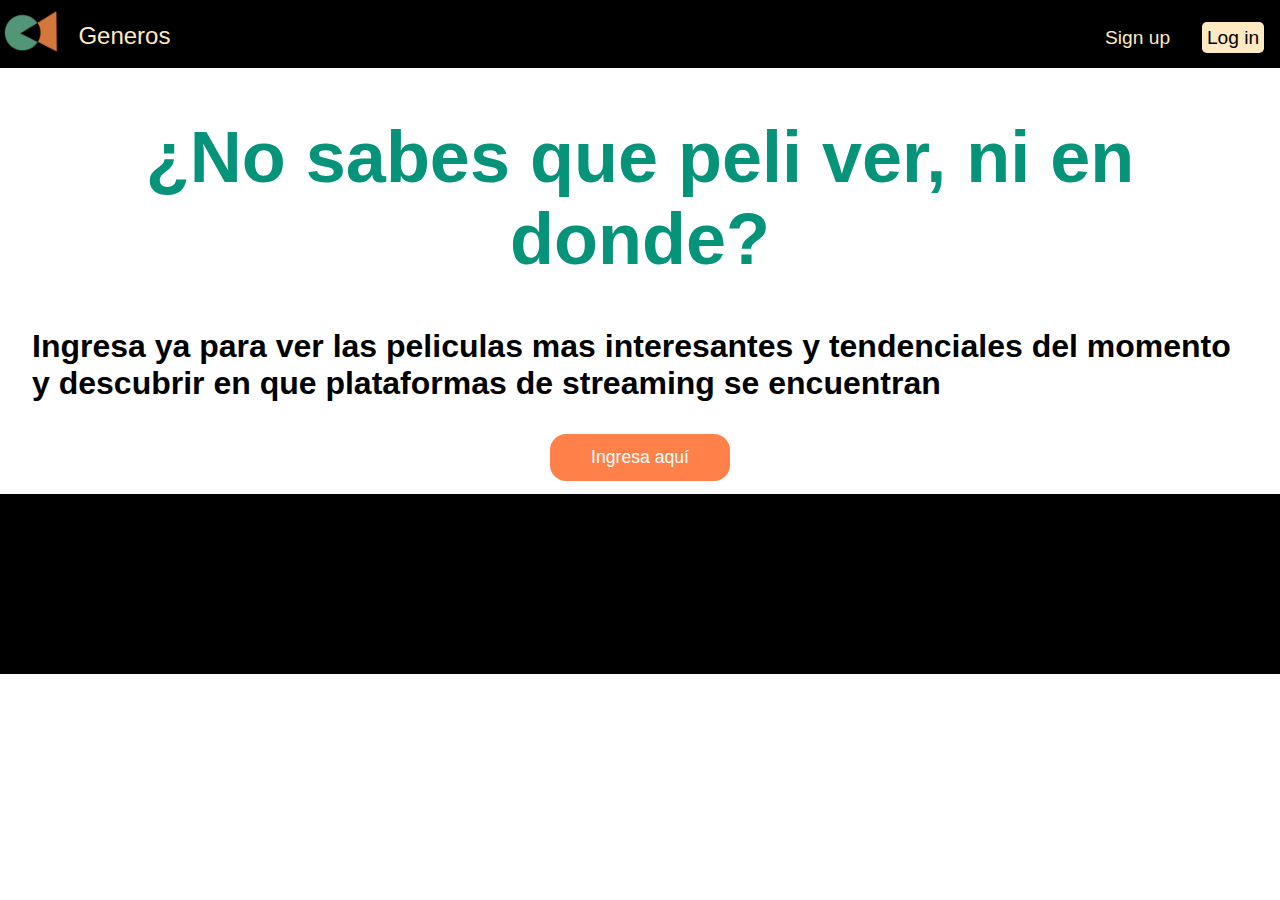
==== index.html @ c174e97d "Formateo de documentos e integracion de propiedad de estilo" ====
<!DOCTYPE html>
<html lang="en">

<head>
    <meta charset="UTF-8">
    <meta name="viewport" content="width=device-width, initial-scale=1.0">
    <title>FilmSpot</title>
    <link rel="stylesheet" href="./CSS/style.css">
    <link rel="icon" href="./MULTIMEDIA/IMAGENES/LOGO/Icono.PNG" type="image/x-icon">
</head>

<body>
    <div>
        <nav class="box-nav">
            <div class="div-item1"><a href="./index.html" target="_self"><img class="logo"
                        src="./MULTIMEDIA/IMAGENES/LOGO/Icono.PNG" alt="Inicio"></a><a class="item-nav2"
                    href="./HTML/generos.html" target="_self">Generos</a></div>
            <div class="div-item2"><a class="item-nav3" href="./HTML/Sign_up.html">Sign up</a><a class="item-nav4"
                    href="./HTML/log_in.html">Log in</a></div>
        </nav>
    </div>
    <main>
        <div>
            <h1 class="title-index">¿No sabes que peli ver, ni en donde?</h1>
            <h3>Ingresa ya para ver las peliculas mas interesantes y tendenciales del momento y descubrir en que
                plataformas de streaming se encuentran</h3>
            <div class="bottom-index">
                <a href="./HTML/generos.html">Ingresa aquí</a>
            </div>
        </div>
    </main>
    <footer>
        .
    </footer>
</body>

</html>
---- CSS/style.css ----
:root {
    --First-color: #000000;
    --Second-color: #ff8049;
    --Third-color: #ffb17d;
    --Fourth-color: #FFE9C1;
    --Fifth-color: #7BB199;
    --Sixth-color: #059379;
    --Seventh-color: #8f8984;
}

* {
    box-sizing: border-box;
    margin: 0;
    padding: 0;
    font-family: 'Segoe UI', Tahoma, Geneva, Verdana, sans-serif;
}

.logo {
    width: 5vw;
    position: relative;
    margin: 0.2rem;
    max-width: 3.5rem;
}

nav {
    background-color: var(--First-color);
    min-height: 60px;
}

div a {
    text-decoration: none;
    font-family: 'Franklin Gothic Medium', 'Arial Narrow', Arial, sans-serif;
}

a:hover {
    color: var(--Sixth-color);
}

.box-nav {
    display: flex;
    justify-content: space-between;
}

.div-nav1 {
    display: inline;
}

.item-nav2 {
    color: var(--Fourth-color);
    margin: 1rem;
    position: relative;
    bottom: 2vh;
    font-size: 1.5rem;
}

.item-nav3 {
    color: var(--Fourth-color);
    margin: 1rem;
    position: relative;
    font-size: 1.2rem;
    top: 3vh;
}

.item-nav4 {
    color: var(--First-color);
    background-color: var(--Fourth-color);
    margin: 1rem;
    position: relative;
    font-size: 1.2rem;
    top: 3vh;
    padding: 0.3rem;
    border-radius: 0.3rem;
}

.title-index {
    text-align: center;
    font-family: 'Franklin Gothic Medium', 'Arial Narrow', Arial, sans-serif;
    color: var(--Sixth-color);
    margin: 3rem;
    font-size: 4.5rem;
}

h3 {
    color: var(--First-color);
    font-family: 'Segoe UI', Tahoma, Geneva, Verdana, sans-serif;
    margin: 2rem;
    font-size: 2rem;
}

.bottom-index {
    text-align: center;
    background-color: var(--Second-color);
    border-radius: 1rem;
    padding: 0.8rem;
    margin: 0px 43%;
}

.bottom-index a {
    color: white;
    font-size: 1.1rem;
}

footer {
    background-color: var(--First-color);
    margin-top: 1%;
    height: 20vh;
    width: 100%;
}

.logo-inicio {
    background-color: var(--First-color);
    position: fixed;
    display: flex;
    top: 5%;
    border-radius: 0 1rem 1rem 0;
    align-items: center;
    padding: 0.5rem;
    z-index: 1;
}

.item-nav-generos {
    color: var(--Fourth-color);
    align-items: center;
    padding: 0.5rem;
}

.drama,
.comedia,
.terror,
.thriller,
.musical,
.comedia,
.accion,
.cienciaficcion {
    background-repeat: no-repeat;
    background-size: cover;
    background-position: center;
    width: 100vw;
    height: 100%;
    min-height: 1000px;
    box-shadow: 20px 200px 200px 100px rgba(0, 0, 0, 0.8) inset;
}

.drama {
    background-image: url(../MULTIMEDIA/IMAGENES/imagenorgulloyprejuicio.webp);
}

.drama h1,
.comedia h1,
.terror h1,
.thriller h1,
.accion h1,
.musical h1,
.cienciaficcion h1 {
    text-align: center;
    position: relative;
    color: var(--Fourth-color);
    font-size: 4rem;
    padding-top: 4%;
    padding-bottom: 2%;
}

.descripcion-genero {
    position: relative;
    color: white;
    background-color: #ffe9c123;
    border-radius: 1rem;
    padding: 1rem;
    margin: auto 10vw;
    font-size: 1.1rem;
}

.subtitle-list-films {
    text-align: center;
    color: white;
    font-size: 2rem;
}

.list-films {
    display: flex;
    flex-direction: row;
    flex-wrap: wrap;
    justify-content: center;
    align-items: flex-start;
    gap: 1%;
}

.film-box {
    width: 25%;
    background: transparent;
    transition: filter 0.2s ease-in-out;
    filter: blur(70px);
    border-radius: 1rem;
    max-height: 800px;
    min-height: 400px;
    min-width: 210px;
    max-width: 280px;
    padding: 1rem;
    margin: 1%;
}

.film-box:hover {
    box-shadow: 0 0 15px 5px var(--Sixth-color);
}

picture img {
    width: 100%;
    border-radius: 0.5rem;
    max-width: 250px;
}

.film-title {
    color: white;
    border-bottom: var(--Second-color) solid 2px;
    padding: 0.5rem;
    min-height: 2rem;
}

.film-sinopsis {
    color: white;
    max-height: 200px;
    overflow: hidden;
}

.film-platforms {
    padding-top: 1rem;
    display: flex;
    flex-direction: row;
    flex-wrap: wrap;
    justify-content: space-around;
    align-items: center;
    gap: 5%;
}

.platforms {
    margin-top: 1rem;
    color: white;
    font-size: 0.9rem;
    position: relative;
}

.platform img {
    width: 100%;
    border-radius: 30px;
    position: relative;
    max-width: 50px;
    max-height: 50px;
}

.titulo-generos {
    text-align: center;
    color: white;
    font-size: 2.5rem;
    padding-top: 1rem;
}

.generos {
    background-image: url(../MULTIMEDIA/IMAGENES/denise-jans-Lq6rcifGjOU-unsplash.jpg);
    background-repeat: no-repeat;
    background-size: cover;
    width: 100vw;
    height: 100%;
    box-shadow: 20px 200px 200px 100px rgba(0, 0, 0, 0.8) inset;
}

.list-generos {
    display: flex;
    flex-direction: column;
    align-items: center;
}

.genero {
    font-size: 2.5rem;
    background-color: #79402894;
    border-radius: 10px;
    padding: 1rem;
    margin: 1rem;
    color: white;
    text-align: center;
}

.genero a {
    color: white;
    text-decoration: none;
}

.genero a:hover {
    color: var(--Sixth-color);
}

.log-in {
    display: flex;
    align-items: center;
    justify-content: center;
    min-height: 100vh;
    background-image: url(../MULTIMEDIA/IMAGENES/Backgrounds/Fondo-log-sign.avif);
    background-repeat: no-repeat;
    background-size: cover;
    background-position: center;
}

.log-in-section {
    position: relative;
    max-width: 400px;
    background-color: transparent;
    border: 2px solid rgba(255, 255, 255, 0.5);
    border-radius: 20px;
    backdrop-filter: blur(55px);
    display: flex;
    align-items: center;
    padding: 2rem 3rem;
}

.inputbox input {
    width: 100%;
    height: 60px;
    background: transparent;
    border: none;
    outline: none;
    font-size: 1rem;
    padding: 0 35px 0 5px;
    color: #fff;
}

.forget {
    margin: 35px 0;
    font-size: 0.85rem;
    color: #fff;
    display: flex;
    justify-content: space-between;
}

form h1 {
    font-size: 2rem;
    color: var(--Second-color);
    text-align: center;
}

.inputbox {
    position: relative;
    margin: 30px 0;
    max-width: 310px;
    border-bottom: 2px solid var(--Second-color);
}

.inputbox label {
    position: absolute;
    top: 50%;
    left: 5px;
    transform: translateY(-50%);
    color: #fff;
    font-size: 1rem;
    pointer-events: none;
    transition: all 0.5s ease-in-out;
}

input:focus~label,
input:valid~label {
    top: -5px;
}

.forget label {
    display: flex;
    align-items: center;
}

.forget label input {
    margin-right: 3px;
}

.forget a,
.recordar-contraseña a {
    color: #fff;
    text-decoration: none;
    font-weight: 600;
}

.forget a:hover {
    text-decoration: underline;
}

button {
    width: 100%;
    height: 40px;
    border-radius: 40px;
    background-color: rgb(255, 255, 255, 1);
    border: none;
    cursor: pointer;
    font-size: 1rem;
    font-weight: 600;
    transition: all 0.4s ease;
}

button:hover {
    background-color: rgb(255, 255, 255, 0.5);
}

.register,
.Log {
    font-size: 0.9rem;
    color: #fff;
    text-align: center;
    margin: 10px 0 10px;
}

.register p a,
.Log p a {
    text-decoration: none;
    color: #fff;
    font-weight: 600;
}

.register p a:hover,
.Log p a:hover {
    text-decoration: underline;
}

.sign-up-section {
    position: relative;
    max-width: 650px;
    border: 2px solid rgba(255, 255, 255, 0.5);
    border-radius: 20px;
    backdrop-filter: blur(55px);
    display: flex;
    flex-direction: row;
    flex-wrap: wrap;
    align-items: center;
    padding: 2rem 3rem;
}

.sign-up {
    display: flex;
    align-items: center;
    justify-content: center;
    min-height: 100vh;
    background-image: url(../MULTIMEDIA/IMAGENES/Backgrounds/Fondo-log-sign.avif);
    background-repeat: no-repeat;
    background-size: cover;
    background-position: center;
}

.sign-up-section form .inputbox {
    position: relative;
    margin: 1rem;
    max-width: 310px;
    border-bottom: 2px solid var(--Second-color);
}

.form-container1 {
    display: flex;
    justify-content: space-between;
    flex-direction: row;
    align-items: center;
    flex-wrap: wrap;
    gap: 2rem;
}

.recordar-contraseña,
.forget {
    color: #fff;
    margin-bottom: 1rem;
    accent-color: var(--Second-color);
    cursor: pointer;
}

.recordar-contraseña input:focus,
.forget input:focus {
    outline: none;
    box-shadow: 0 0 5px 0.5px #ff634798;
}

.recordar-contraseña input,
.forget input {
    margin-right: 1rem;
    margin-left: 1rem;
    width: 1rem;
    height: 1rem;
    -webkit-appearance: none;
    -moz-appearance: none;
    appearance: none;
    width: 20px;
    height: 20px;
    border: 1px solid #fff;
    border-radius: 3px;
    cursor: pointer;
}

.recordar-contraseña input:checked,
.forget input:checked {
    background-image: url('../MULTIMEDIA/IMAGENES/LOGO/Icono.PNG');
    background-repeat: no-repeat;
    background-position: center;
    background-size: contain;
}

.form-bottom {
    display: flex;
    justify-content: center;
    align-items: center;
    gap: 5%;
}

.form-bottom button {
    max-width: 50%;
}

.comedia {
    background-image: url(../MULTIMEDIA/IMAGENES/Backgrounds/ComediaBack.jfif);
}

.thriller {
    background-image: url(../MULTIMEDIA/IMAGENES/Backgrounds/thrillerBack.jpg);
}

.terror {
    background-image: url(../MULTIMEDIA/IMAGENES/Backgrounds/terrorBack.jpg);
}

.accion {
    background-image: url(../MULTIMEDIA/IMAGENES/Backgrounds/accionBack.jpg);
}

.cienciaficcion {
    background-image: url(../MULTIMEDIA/IMAGENES/Backgrounds/ciencia\ ficcionBack.jpg);
}

.musical {
    background-image: url(../MULTIMEDIA/IMAGENES/Backgrounds/musicalBack.jpg);
}

@media (max-width: 600px) {
    .sign-up-section {
        max-width: 400px;
        margin-top: 5%;
        margin-bottom: 5%;
    }
}
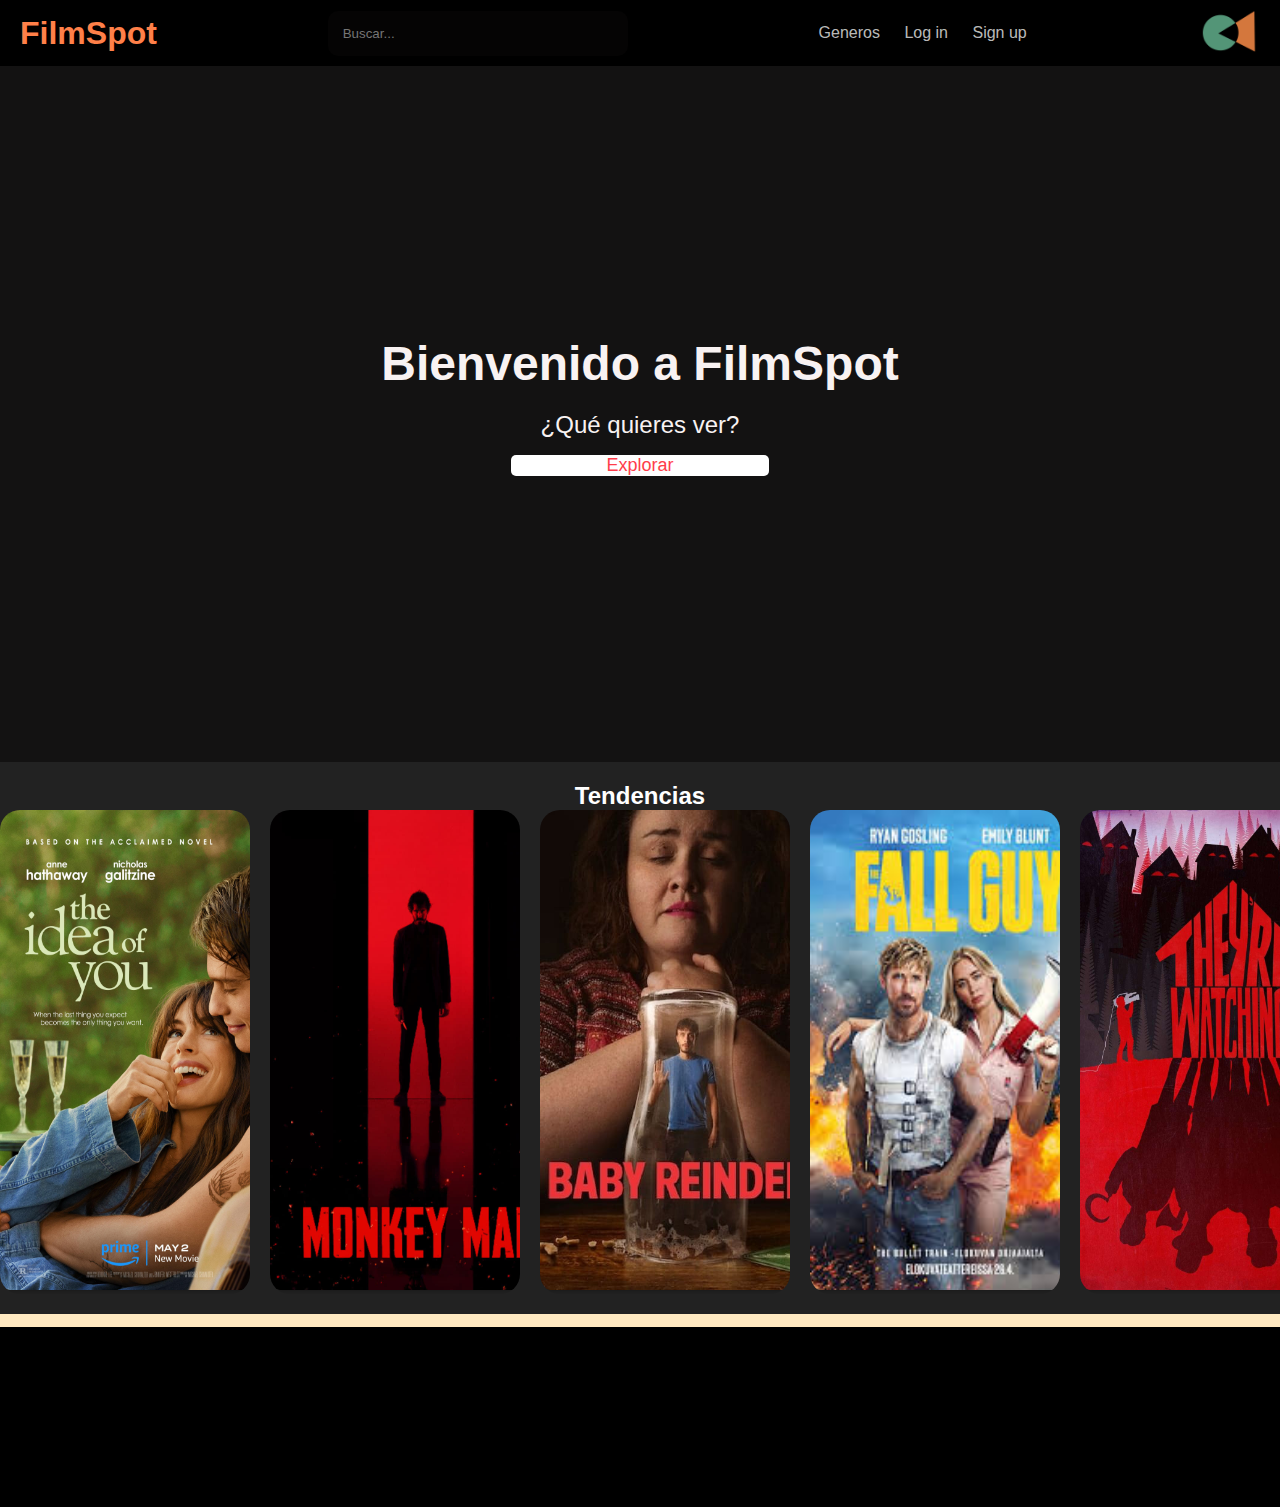
==== commit 0e626bce: "Integracion y unificacion del home" ====
--- a/index.html
+++ b/index.html
@@ -1,5 +1,5 @@
 <!DOCTYPE html>
-<html lang="en">
+<html lang="es">
 
 <head>
     <meta charset="UTF-8">
@@ -10,27 +10,59 @@
 </head>
 
 <body>
-    <div>
-        <nav class="box-nav">
-            <div class="div-item1"><a href="./index.html" target="_self"><img class="logo"
-                        src="./MULTIMEDIA/IMAGENES/LOGO/Icono.PNG" alt="Inicio"></a><a class="item-nav2"
-                    href="./HTML/generos.html" target="_self">Generos</a></div>
-            <div class="div-item2"><a class="item-nav3" href="./HTML/Sign_up.html">Sign up</a><a class="item-nav4"
-                    href="./HTML/log_in.html">Log in</a></div>
+    <header class="index-header">
+        <nav class="index-nav">
+            <div class="div-item1">
+               <a href="./home.html"><h1>FilmSpot</h1></a> 
+            </div>
+            <div class="busqueda">
+                <input type="text" placeholder="Buscar...">
+            </div>
+            <div class="botones">
+                <a href="./HTML/generos.html">Generos</a>
+                <a href="./HTML/log_in.html">Log in</a>
+                <a href="./HTML/Sign_up.html">Sign up</a>
+            </div>
+            <div> <img src="./MULTIMEDIA/IMAGENES/LOGO/Icono.PNG" alt="FilmSpot logo" class="logo"></div>
         </nav>
-    </div>
-    <main>
-        <div>
-            <h1 class="title-index">¿No sabes que peli ver, ni en donde?</h1>
-            <h3>Ingresa ya para ver las peliculas mas interesantes y tendenciales del momento y descubrir en que
-                plataformas de streaming se encuentran</h3>
-            <div class="bottom-index">
-                <a href="./HTML/generos.html">Ingresa aquí</a>
+
+        <section class="welcome">
+            <div class="welcome-content">
+                <h2>Bienvenido a FilmSpot</h2>
+                <p>¿Qué quieres ver?</p>
+                <div class="button">
+                    <a href="./HTML/generos.html">Explorar</a>
+                </div>
+            </div>
+        </section>
+    </header>
+    <section class="carrusel">
+        <div class="titulo-carrusel">
+            <h2>Tendencias</h2>
+        </div>
+        <div class="contenedor-carrusel">
+            <div class="item-carrusel">
+                <img src="./MULTIMEDIA/IMAGENES/Home/peliculas 1.jpg" alt="the idea of you">
+            </div>
+            <div class="item-carrusel">
+                <img src="../MULTIMEDIA/IMAGENES/Home/peliculas 2.jpg" alt="monkey man">
+            </div>
+            <div class="item-carrusel">
+                <img src="./MULTIMEDIA/IMAGENES/Home/pelicula 3.jpg" alt="Baby reender">
+            </div>
+            <div class="item-carrusel">
+                <img src="./MULTIMEDIA/IMAGENES/Home/pelicula 4.jpeg" alt="The fall g">
+            </div>
+            <div class="item-carrusel">
+                <img src="./MULTIMEDIA/IMAGENES/Home/pelicula 5.jpg" alt="Theyre whaching">
             </div>
         </div>
-    </main>
+    </section>
+
     <footer>
-        .
+        <div class="contenedor">
+            <p>&copy; 2024 filmSpot. Todos los derechos reservados.</p>
+        </div>
     </footer>
 </body>
 
--- a/CSS/style.css
+++ b/CSS/style.css
@@ -14,14 +14,113 @@
     padding: 0;
     font-family: 'Segoe UI', Tahoma, Geneva, Verdana, sans-serif;
 }
-
+body{
+    background-color: var(--Fourth-color);
+}
+.index-header{
+    background-color: #131212;
+    color: #fff;
+}
+.index-nav{
+    display: flex;
+    justify-content: space-between;
+    align-items: center;
+    padding: 0 20px;
+}
+.busqueda input {
+    padding: 15px;
+    border: none;
+    border-radius: 10px;
+    width: 300px;
+    background-color: rgba(7, 6, 6, 0.7);
+    color: var(--Fourth-color);
+}
+.botones a {
+    color: #ffffffbd;
+    text-decoration: none;
+    margin-left: 20px;
+    font-size: 16px;
+}
 .logo {
     width: 5vw;
     position: relative;
     margin: 0.2rem;
     max-width: 3.5rem;
 }
-
+.welcome {
+    background-image: url('https://a.ltrbxd.com/resized/sm/upload/1v/t5/ny/lk/MV5BYWRmZWM2ZTktMzE1Ny00NmQyLWE3ZDItZTk5MjY5OGQ5NzdhXkEyXkFqcGdeQXVyMTUzMTg2ODkz._V1_-1200-1200-675-675-crop-000000.jpg');
+    background-size: cover;
+    background-position: center;
+    color: #f8f2f2;
+    display: flex;
+    justify-content: center;
+    text-align: center;
+    align-items: center;
+    padding: 30vh;
+}
+.welcome-content h2 {
+    font-size: 48px;
+    margin-bottom: 20px;
+}
+
+.welcome-content p {
+    font-size: 24px;
+}
+.welcome-content .button {
+    position: relative;
+    background-color: white;
+    border: none;
+    border-radius: 5px;
+    font-size: 18px;
+    cursor: pointer;
+    width: 50%;
+    margin: 1rem auto;
+    transition: background-color 0.3s ease;
+}
+.welcome-content .button a{
+    color: #ff3d4a;
+}
+.welcome-content .button:hover{
+    background-color: #ff3d4a;
+}
+.welcome-content .button a:hover{
+    color: white;
+}
+.carrusel {
+    background-color: #222;
+    color: #fff;
+    padding: 20px 0;
+    text-align: center;
+}
+.carrusel-title {
+    margin-bottom: 50px;
+}
+.contenedor-carrusel {
+    display: flex;
+    overflow-x: auto;
+    scroll-snap-type: x mandatory;
+    flex-direction: row;
+    width: 3500px;
+    height: auto;
+}
+.item-carrusel {
+    flex: 0 0 auto;
+    scroll-snap-align: start;
+    margin-right: 20px;
+    border-radius: 20px;
+    overflow: hidden;
+    max-width: 250px;
+}
+.item-carrusel img {
+    width: 300px;
+    height: 480px;
+    border-radius: 10px;
+    box-shadow: 0 2px 4px rgba(0, 0, 0, 0.2);
+    transition: transform 0.3s ease;
+}
+.carrusel-item img:hover {
+    transform: scale(1.05);
+}
 nav {
     background-color: var(--First-color);
     min-height: 60px;
@@ -44,34 +143,9 @@
 .div-nav1 {
     display: inline;
 }
-
-.item-nav2 {
-    color: var(--Fourth-color);
-    margin: 1rem;
-    position: relative;
-    bottom: 2vh;
-    font-size: 1.5rem;
-}
-
-.item-nav3 {
-    color: var(--Fourth-color);
-    margin: 1rem;
-    position: relative;
-    font-size: 1.2rem;
-    top: 3vh;
-}
-
-.item-nav4 {
-    color: var(--First-color);
-    background-color: var(--Fourth-color);
-    margin: 1rem;
-    position: relative;
-    font-size: 1.2rem;
-    top: 3vh;
-    padding: 0.3rem;
-    border-radius: 0.3rem;
-}
-
+.div-item1 a{
+    color: var(--Second-color);
+}
 .title-index {
     text-align: center;
     font-family: 'Franklin Gothic Medium', 'Arial Narrow', Arial, sans-serif;
@@ -188,8 +262,7 @@
 .film-box {
     width: 25%;
     background: transparent;
-    transition: filter 0.2s ease-in-out;
-    filter: blur(70px);
+    backdrop-filter: blur(80px);
     border-radius: 1rem;
     max-height: 800px;
     min-height: 400px;
@@ -218,10 +291,9 @@
 
 .film-sinopsis {
     color: white;
-    max-height: 200px;
-    overflow: hidden;
-}
-
+    max-height: 210px;
+    overflow:auto;
+}
 .film-platforms {
     padding-top: 1rem;
     display: flex;
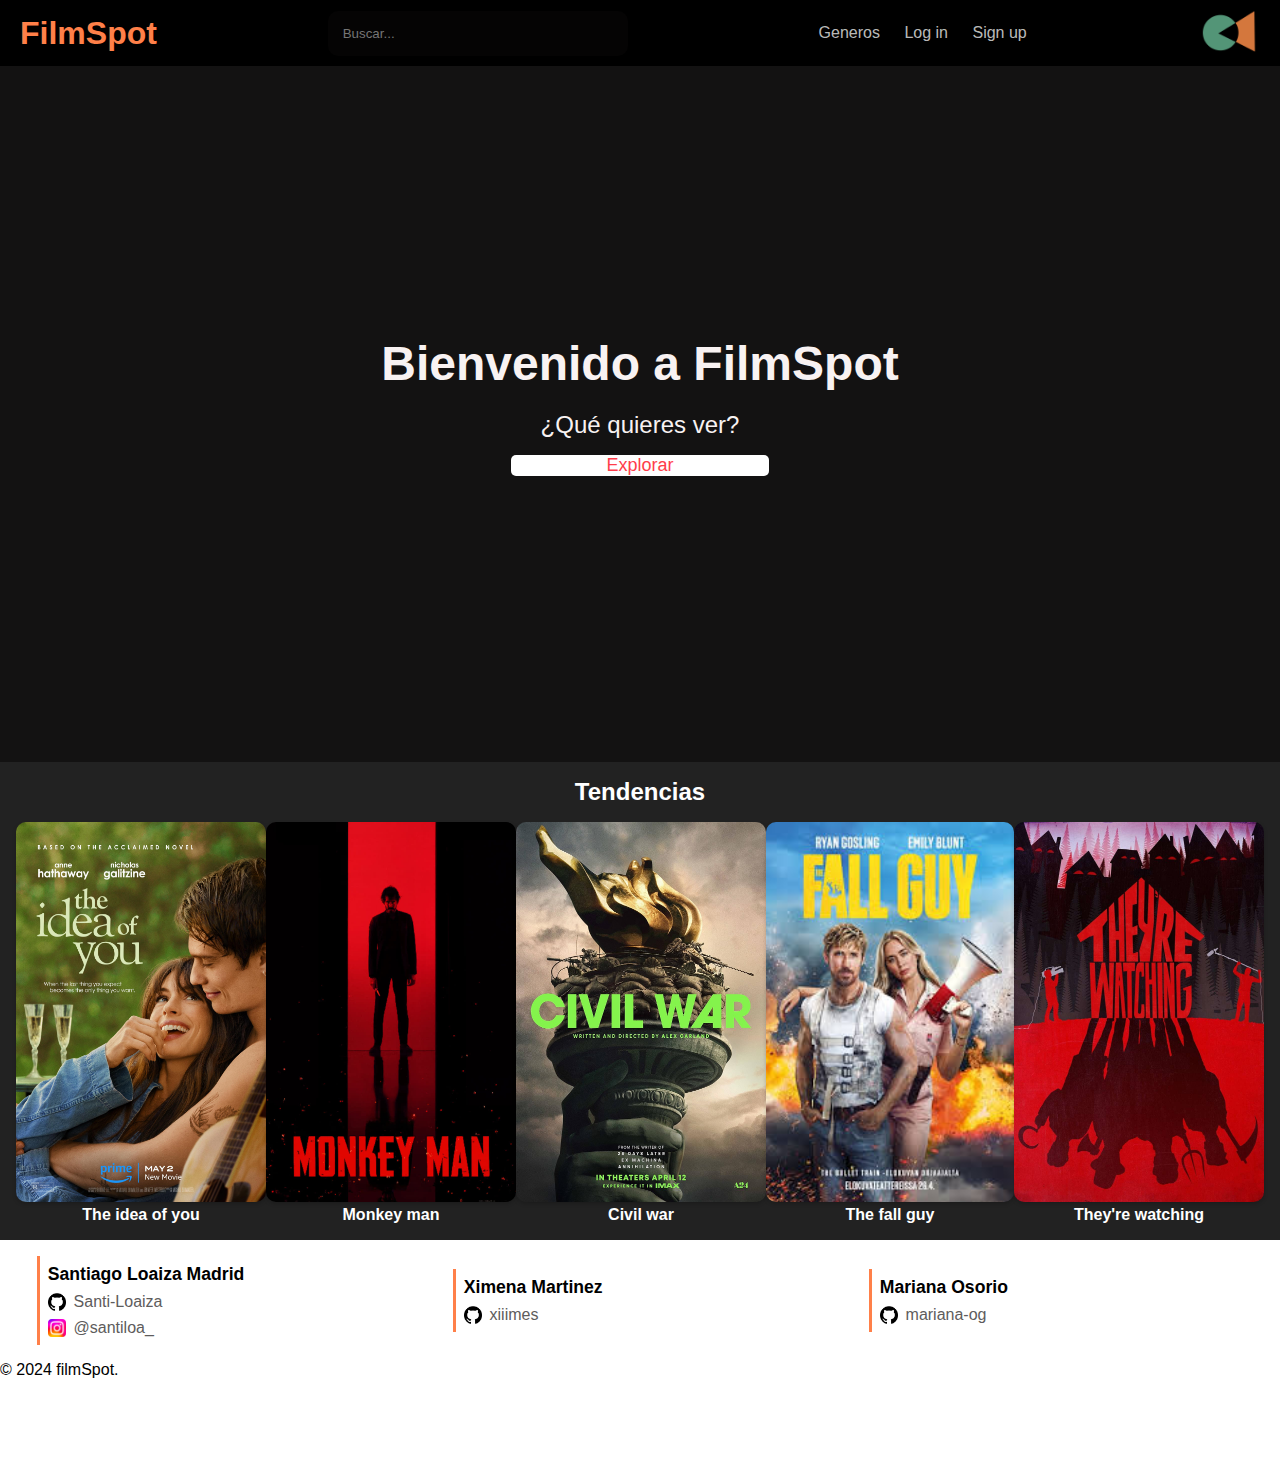
==== commit 479f5d40: "Integracion del footer al home" ====
--- a/index.html
+++ b/index.html
@@ -13,7 +13,9 @@
     <header class="index-header">
         <nav class="index-nav">
             <div class="div-item1">
-               <a href="./home.html"><h1>FilmSpot</h1></a> 
+                <a href="./index.html">
+                    <h1>FilmSpot</h1>
+                </a>
             </div>
             <div class="busqueda">
                 <input type="text" placeholder="Buscar...">
@@ -37,32 +39,64 @@
         </section>
     </header>
     <section class="carrusel">
-        <div class="titulo-carrusel">
+        <div class="carrusel-title">
             <h2>Tendencias</h2>
         </div>
         <div class="contenedor-carrusel">
             <div class="item-carrusel">
                 <img src="./MULTIMEDIA/IMAGENES/Home/peliculas 1.jpg" alt="the idea of you">
+                <h4>The idea of you</h4>
             </div>
             <div class="item-carrusel">
                 <img src="../MULTIMEDIA/IMAGENES/Home/peliculas 2.jpg" alt="monkey man">
+                <h4>Monkey man</h4>
             </div>
             <div class="item-carrusel">
-                <img src="./MULTIMEDIA/IMAGENES/Home/pelicula 3.jpg" alt="Baby reender">
+                <img src="./MULTIMEDIA/IMAGENES/Home/pelicula3.jpg" alt="Civil war">
+                <h4>Civil war</h4>
             </div>
             <div class="item-carrusel">
                 <img src="./MULTIMEDIA/IMAGENES/Home/pelicula 4.jpeg" alt="The fall g">
+                <h4>The fall guy</h4>
             </div>
             <div class="item-carrusel">
-                <img src="./MULTIMEDIA/IMAGENES/Home/pelicula 5.jpg" alt="Theyre whaching">
+                <img src="./MULTIMEDIA/IMAGENES/Home/pelicula 5.jpg" alt="They're whaching">
+                <h4>They're watching</h4>
             </div>
         </div>
     </section>
-
     <footer>
-        <div class="contenedor">
-            <p>&copy; 2024 filmSpot. Todos los derechos reservados.</p>
+    
+        <div class="footer-contenedor">
+            <div class="div-footer">
+                <h4>Santiago Loaiza Madrid</h4>
+                <ul>
+                    <li><img src="./MULTIMEDIA/IMAGENES/Footer/Github.Icon.png" alt="Github">
+                        <a href="https://github.com/Santi-Loaiza">Santi-Loaiza</a>
+                    </li>
+                    <li><img src="./MULTIMEDIA/IMAGENES/Footer/Instagram-Icon.png" alt="instagram">
+                        <a href="https://www.instagram.com/santiloa_/">@santiloa_</a>
+                    </li>
+                </ul>
+            </div>
+            <div class="div-footer">
+                <h4>Ximena Martinez</h4>
+                <ul>
+                    <li><img src="./MULTIMEDIA/IMAGENES/Footer/Github.Icon.png" alt="Github">
+                        <a href="https://github.com/xiiimes">xiiimes</a>
+                    </li>
+                </ul>
+            </div>
+            <div class="div-footer">
+                <h4>Mariana Osorio</h4>
+                <ul>
+                    <li><img src="./MULTIMEDIA/IMAGENES/Footer/Github.Icon.png" alt="Github">
+                        <a href="https://github.com/mariana-og">mariana-og</a>
+                    </li>
+                </ul>
+            </div>
         </div>
+        <p>&copy; 2024 filmSpot.</p>
     </footer>
 </body>
 
--- a/CSS/style.css
+++ b/CSS/style.css
@@ -14,9 +14,6 @@
     padding: 0;
     font-family: 'Segoe UI', Tahoma, Geneva, Verdana, sans-serif;
 }
-body{
-    background-color: var(--Fourth-color);
-}
 .index-header{
     background-color: #131212;
     color: #fff;
@@ -89,55 +86,83 @@
 .carrusel {
     background-color: #222;
     color: #fff;
-    padding: 20px 0;
+    padding: 1rem;
     text-align: center;
 }
 .carrusel-title {
-    margin-bottom: 50px;
+    margin-bottom: 1rem;
 }
 .contenedor-carrusel {
     display: flex;
-    overflow-x: auto;
-    scroll-snap-type: x mandatory;
     flex-direction: row;
-    width: 3500px;
+    justify-content: space-around;
+    width: 100%;
     height: auto;
 }
 .item-carrusel {
-    flex: 0 0 auto;
-    scroll-snap-align: start;
-    margin-right: 20px;
     border-radius: 20px;
-    overflow: hidden;
     max-width: 250px;
+    
 }
 .item-carrusel img {
-    width: 300px;
-    height: 480px;
+    width: 100%;
     border-radius: 10px;
     box-shadow: 0 2px 4px rgba(0, 0, 0, 0.2);
     transition: transform 0.3s ease;
-}
-.carrusel-item img:hover {
+    min-height: 380px;
+}
+.item-carrusel:hover {
     transform: scale(1.05);
+}
+footer{
+    background-color: white;
+    margin-bottom: 0px;
+    height: 25vh;
+}
+.footer-contenedor{
+    display: flex;
+    flex-direction: row;
+    align-items: center;
+    flex-wrap: wrap;
+    justify-content: space-around;
+    background-color: white;
+    padding: 1rem;
+}
+.footer-contenedor .div-footer{
+    max-width: 30%;
+    color: var(--Seventh-color);
+    padding: 0.5rem;
+    border-left: 3px solid var(--Second-color);
+}
+.div-footer h4{
+    font-size: 1.1rem;
+    color: #000000;
+}
+.div-footer li{
+    list-style: none;
+    display: flex;
+    align-items: center;
+    gap: 0.5rem;
+    margin-top: 0.5rem;
+}
+.div-footer li a{
+    color: rgb(94, 92, 92);
+}
+.div-footer li a:hover{
+    color: var(--Sixth-color);
+}
+.div-footer li img{
+    width: 5%;
 }
 nav {
     background-color: var(--First-color);
     min-height: 60px;
 }
-
-div a {
+a{
     text-decoration: none;
-    font-family: 'Franklin Gothic Medium', 'Arial Narrow', Arial, sans-serif;
-}
-
+}
 a:hover {
     color: var(--Sixth-color);
-}
-
-.box-nav {
-    display: flex;
-    justify-content: space-between;
 }
 
 .div-nav1 {
@@ -173,14 +198,6 @@
     color: white;
     font-size: 1.1rem;
 }
-
-footer {
-    background-color: var(--First-color);
-    margin-top: 1%;
-    height: 20vh;
-    width: 100%;
-}
-
 .logo-inicio {
     background-color: var(--First-color);
     position: fixed;
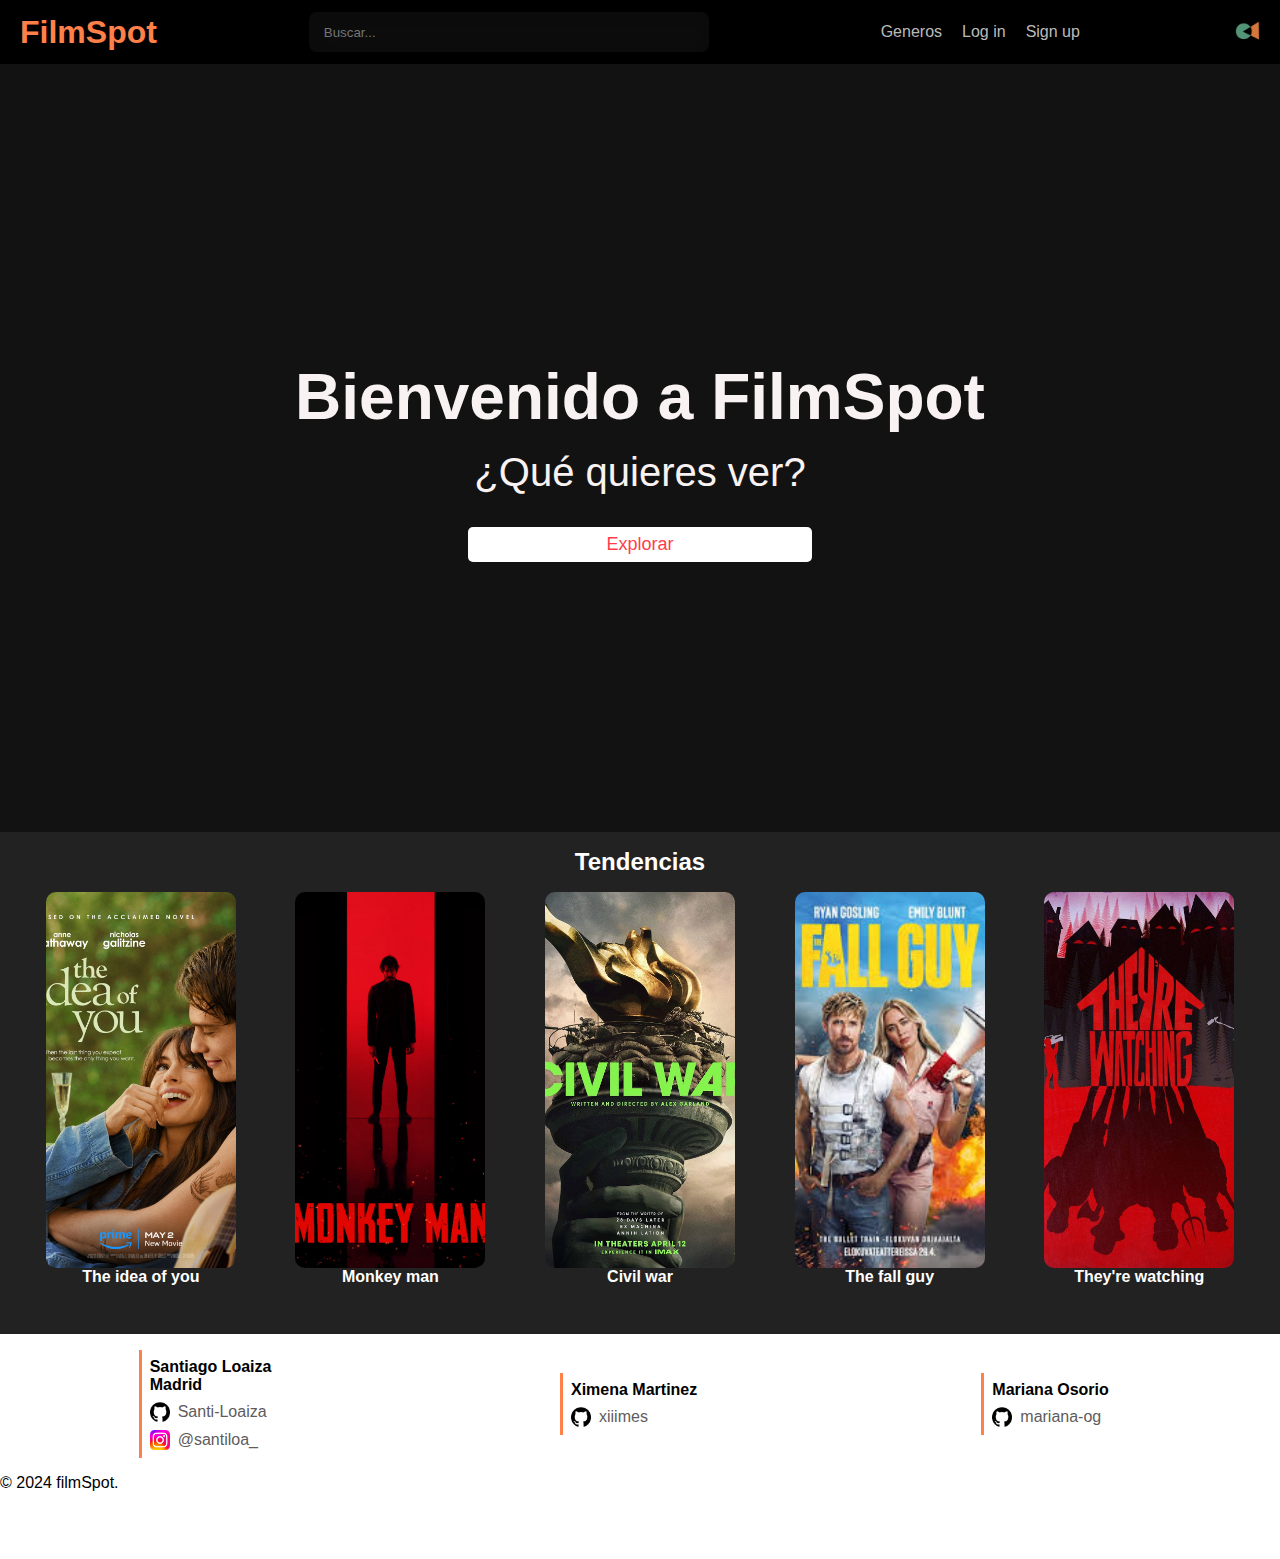
==== commit 0d375f27: "Commit diseño responsivo" ====
--- a/index.html
+++ b/index.html
@@ -6,6 +6,8 @@
     <meta name="viewport" content="width=device-width, initial-scale=1.0">
     <title>FilmSpot</title>
     <link rel="stylesheet" href="./CSS/style.css">
+    <link rel="stylesheet" href="./CSS/tablet.css" media="screen and (min-width: 600px)">
+    <link rel="stylesheet" href="./CSS/desktop.css" media="screen and (min-width: 900px)">
     <link rel="icon" href="./MULTIMEDIA/IMAGENES/LOGO/Icono.PNG" type="image/x-icon">
 </head>
 
@@ -25,7 +27,7 @@
                 <a href="./HTML/log_in.html">Log in</a>
                 <a href="./HTML/Sign_up.html">Sign up</a>
             </div>
-            <div> <img src="./MULTIMEDIA/IMAGENES/LOGO/Icono.PNG" alt="FilmSpot logo" class="logo"></div>
+            <div> <img src="./MULTIMEDIA/IMAGENES/LOGO/Icono.PNG" alt="FilmSpot logo" class="logo-nav"></div>
         </nav>
 
         <section class="welcome">
@@ -44,23 +46,32 @@
         </div>
         <div class="contenedor-carrusel">
             <div class="item-carrusel">
-                <img src="./MULTIMEDIA/IMAGENES/Home/peliculas 1.jpg" alt="the idea of you">
+                <div id="item__pelicula-1"><p>Es un drama romantico que sigue la historia de una mujer exitosa 
+                    y divorciada que se encuentra enredada en un apasionado romance con un joven musico. </p></div>
                 <h4>The idea of you</h4>
             </div>
             <div class="item-carrusel">
-                <img src="../MULTIMEDIA/IMAGENES/Home/peliculas 2.jpg" alt="monkey man">
+                <div id="item__pelicula-2"><p>Es un thriller de accion que cuenta la historia de un hombre entrenado
+                     en artes marciales que busca venganza después de ser injustamente encarcelado.</p></div>
                 <h4>Monkey man</h4>
             </div>
             <div class="item-carrusel">
-                <img src="./MULTIMEDIA/IMAGENES/Home/pelicula3.jpg" alt="Civil war">
+                <div id="item__pelicula-3"><p>En un futuro cercano, donde America esta sumida en una cruenta guerra civil, 
+                    un equipo de periodistas y fotografos de guerra emprendera un viaje por carretera en direccion a Washington DC. 
+                    Su misión: llegar antes de que las fuerzas rebeldes asalten la Casa Blanca y arrebaten el control al presidente 
+                    de Estados Unidos.</p></div>
                 <h4>Civil war</h4>
             </div>
             <div class="item-carrusel">
-                <img src="./MULTIMEDIA/IMAGENES/Home/pelicula 4.jpeg" alt="The fall g">
+                <div id="item__pelicula-4"><p>Recien salido de un accidente que casi acaba con su carrera, este héroe de clase 
+                    trabajadora tiene que localizar a una estrella de cine desaparecida, resolver una conspiracion e intentar 
+                    recuperar al amor de su vida  </p></div>
                 <h4>The fall guy</h4>
             </div>
             <div class="item-carrusel">
-                <img src="./MULTIMEDIA/IMAGENES/Home/pelicula 5.jpg" alt="They're whaching">
+                <div id="item__pelicula-5"><p>El equipo de Home Hunters Global , un popular programa de la televisión norteamericana 
+                    sobre remodelación de casas, viaja a una remota aldea de Moldavia para grabar un reportaje sobre un propietario 
+                    estadounidense que está convirtiendo una casa en decadencia en un refugio para artistas.</p></div>
                 <h4>They're watching</h4>
             </div>
         </div>
--- a/CSS/style.css
+++ b/CSS/style.css
@@ -14,55 +14,70 @@
     padding: 0;
     font-family: 'Segoe UI', Tahoma, Geneva, Verdana, sans-serif;
 }
-.index-header{
+
+.index-header {
     background-color: #131212;
     color: #fff;
 }
-.index-nav{
+
+.index-nav {
     display: flex;
     justify-content: space-between;
     align-items: center;
     padding: 0 20px;
-}
-.busqueda input {
-    padding: 15px;
-    border: none;
-    border-radius: 10px;
-    width: 300px;
-    background-color: rgba(7, 6, 6, 0.7);
-    color: var(--Fourth-color);
-}
+    height: 6rem;
+}
+.busqueda input{
+    display: none;
+}
+.botones {
+    display: flex;
+    justify-content: space-between;
+    align-items: center;
+}
+
 .botones a {
     color: #ffffffbd;
     text-decoration: none;
     margin-left: 20px;
     font-size: 16px;
 }
-.logo {
-    width: 5vw;
-    position: relative;
+
+.logo-nav {
+    width: 25px;
+    position: relative;
+    align-self: center;
+    margin-left: 0.2rem;
+}
+.logo{
+    width: 35px;
+    align-self: center;
     margin: 0.2rem;
-    max-width: 3.5rem;
-}
+}
+
 .welcome {
     background-image: url('https://a.ltrbxd.com/resized/sm/upload/1v/t5/ny/lk/MV5BYWRmZWM2ZTktMzE1Ny00NmQyLWE3ZDItZTk5MjY5OGQ5NzdhXkEyXkFqcGdeQXVyMTUzMTg2ODkz._V1_-1200-1200-675-675-crop-000000.jpg');
     background-size: cover;
+    background-repeat: no-repeat;
     background-position: center;
     color: #f8f2f2;
     display: flex;
     justify-content: center;
     text-align: center;
     align-items: center;
-    padding: 30vh;
-}
+    padding: 30%;
+    height: 90vh;
+}
+
 .welcome-content h2 {
-    font-size: 48px;
-    margin-bottom: 20px;
+    font-size: 3rem;
+    margin-bottom: 1rem;
 }
 
 .welcome-content p {
-    font-size: 24px;
-}
+    font-size: 1.6rem;
+}
+
 .welcome-content .button {
     position: relative;
     background-color: white;
@@ -74,36 +89,46 @@
     margin: 1rem auto;
     transition: background-color 0.3s ease;
 }
-.welcome-content .button a{
+
+.welcome-content .button a {
     color: #ff3d4a;
 }
-.welcome-content .button:hover{
+
+.welcome-content .button:hover {
     background-color: #ff3d4a;
 }
-.welcome-content .button a:hover{
-    color: white;
-}
+
+.welcome-content .button a:hover {
+    color: white;
+}
+
 .carrusel {
     background-color: #222;
     color: #fff;
     padding: 1rem;
     text-align: center;
 }
+
 .carrusel-title {
     margin-bottom: 1rem;
 }
+
 .contenedor-carrusel {
     display: flex;
     flex-direction: row;
     justify-content: space-around;
+    flex-wrap: wrap;
     width: 100%;
     height: auto;
 }
+
 .item-carrusel {
     border-radius: 20px;
-    max-width: 250px;
-    
-}
+    max-width: 230px;
+    min-width: 190px;
+    margin-bottom: 2rem;
+}
+
 .item-carrusel img {
     width: 100%;
     border-radius: 10px;
@@ -111,15 +136,74 @@
     transition: transform 0.3s ease;
     min-height: 380px;
 }
+#item__pelicula-1{
+    background-image: url(../MULTIMEDIA/IMAGENES/Home/peliculas1.jpg);
+}
+#item__pelicula-2{
+    background-image: url(../MULTIMEDIA/IMAGENES/Home/peliculas2.jpg);
+}
+#item__pelicula-3{
+    background-image: url(../MULTIMEDIA/IMAGENES/Home/pelicula3.jpg);
+}
+#item__pelicula-4{
+    background-image: url(../MULTIMEDIA/IMAGENES/Home/pelicula4.jpeg);
+}
+#item__pelicula-5{
+    background-image: url(../MULTIMEDIA/IMAGENES/Home/pelicula5.jpg);
+}
+#item__pelicula-1,
+#item__pelicula-2,
+#item__pelicula-3,
+#item__pelicula-4,
+#item__pelicula-5{
+    background-position: center;
+    background-repeat: no-repeat;
+    background-size: cover;
+    position: relative;
+    height: 23.5rem;
+    border-radius: 10px;
+}
+#item__pelicula-1 p,
+#item__pelicula-2 p,
+#item__pelicula-3 p,
+#item__pelicula-4 p,
+#item__pelicula-5 p{
+    position: absolute;
+    padding-top: 2.5rem;
+    opacity: 0;
+    transition: opacity 0.5s ease-in-out;
+    border-radius: 10px;
+    padding-left: 0.5rem;
+    padding-right: 0.5rem;
+}
+#item__pelicula-1:hover,
+#item__pelicula-2:hover,
+#item__pelicula-3:hover,
+#item__pelicula-4:hover,
+#item__pelicula-5:hover{
+    background-color: rgba(0, 0, 0, 0.781);
+}
+#item__pelicula-1:hover p,
+#item__pelicula-2:hover p,
+#item__pelicula-3:hover p,
+#item__pelicula-4:hover p,
+#item__pelicula-5:hover p{
+    opacity: 1;
+    background-color: rgba(0, 0, 0, 0.5);
+    width: 100%;
+    height: 100%;
+}
 .item-carrusel:hover {
     transform: scale(1.05);
 }
-footer{
+
+footer {
     background-color: white;
     margin-bottom: 0px;
     height: 25vh;
 }
-.footer-contenedor{
+
+.footer-contenedor {
     display: flex;
     flex-direction: row;
     align-items: center;
@@ -127,40 +211,52 @@
     justify-content: space-around;
     background-color: white;
     padding: 1rem;
-}
-.footer-contenedor .div-footer{
-    max-width: 30%;
+    gap: 1rem;
+}
+
+.footer-contenedor .div-footer {
+    max-width: 10rem;
+    min-width: 50px;
     color: var(--Seventh-color);
     padding: 0.5rem;
     border-left: 3px solid var(--Second-color);
 }
-.div-footer h4{
-    font-size: 1.1rem;
+
+.div-footer h4 {
+    font-size: 1rem;
     color: #000000;
 }
-.div-footer li{
+
+.div-footer li {
     list-style: none;
     display: flex;
     align-items: center;
     gap: 0.5rem;
     margin-top: 0.5rem;
 }
-.div-footer li a{
+
+.div-footer li a {
     color: rgb(94, 92, 92);
 }
-.div-footer li a:hover{
+
+.div-footer li a:hover {
     color: var(--Sixth-color);
 }
-.div-footer li img{
-    width: 5%;
-}
+
+.div-footer li img {
+    width: 8%;
+    min-width: 20px;
+}
+
 nav {
     background-color: var(--First-color);
     min-height: 60px;
 }
-a{
+
+a {
     text-decoration: none;
 }
+
 a:hover {
     color: var(--Sixth-color);
 }
@@ -168,17 +264,10 @@
 .div-nav1 {
     display: inline;
 }
-.div-item1 a{
+
+.div-item1 a {
     color: var(--Second-color);
 }
-.title-index {
-    text-align: center;
-    font-family: 'Franklin Gothic Medium', 'Arial Narrow', Arial, sans-serif;
-    color: var(--Sixth-color);
-    margin: 3rem;
-    font-size: 4.5rem;
-}
-
 h3 {
     color: var(--First-color);
     font-family: 'Segoe UI', Tahoma, Geneva, Verdana, sans-serif;
@@ -186,20 +275,8 @@
     font-size: 2rem;
 }
 
-.bottom-index {
-    text-align: center;
-    background-color: var(--Second-color);
-    border-radius: 1rem;
-    padding: 0.8rem;
-    margin: 0px 43%;
-}
-
-.bottom-index a {
-    color: white;
-    font-size: 1.1rem;
-}
 .logo-inicio {
-    background-color: var(--First-color);
+    background-color: rgba(0, 0, 0, 0.85);
     position: fixed;
     display: flex;
     top: 5%;
@@ -208,7 +285,6 @@
     padding: 0.5rem;
     z-index: 1;
 }
-
 .item-nav-generos {
     color: var(--Fourth-color);
     align-items: center;
@@ -222,7 +298,8 @@
 .musical,
 .comedia,
 .accion,
-.cienciaficcion {
+.cienciaficcion,
+.fantasia {
     background-repeat: no-repeat;
     background-size: cover;
     background-position: center;
@@ -242,7 +319,8 @@
 .thriller h1,
 .accion h1,
 .musical h1,
-.cienciaficcion h1 {
+.cienciaficcion h1,
+.fantasia h1 {
     text-align: center;
     position: relative;
     color: var(--Fourth-color);
@@ -264,7 +342,7 @@
 .subtitle-list-films {
     text-align: center;
     color: white;
-    font-size: 2rem;
+    font-size: 1.6rem;
 }
 
 .list-films {
@@ -277,16 +355,11 @@
 }
 
 .film-box {
-    width: 25%;
-    background: transparent;
-    backdrop-filter: blur(80px);
+    background-color: rgba(128, 128, 128, 0.356);
     border-radius: 1rem;
-    max-height: 800px;
-    min-height: 400px;
-    min-width: 210px;
-    max-width: 280px;
+    max-width: 255px;
     padding: 1rem;
-    margin: 1%;
+    margin: 1rem;
 }
 
 .film-box:hover {
@@ -309,8 +382,9 @@
 .film-sinopsis {
     color: white;
     max-height: 210px;
-    overflow:auto;
-}
+    overflow: auto;
+}
+
 .film-platforms {
     padding-top: 1rem;
     display: flex;
@@ -342,7 +416,14 @@
     font-size: 2.5rem;
     padding-top: 1rem;
 }
-
+.list-generos{
+    display: flex;
+    flex-direction: row;
+    flex-wrap: wrap;
+    gap: 2rem;
+    justify-content: center;
+    align-items: center;
+}
 .generos {
     background-image: url(../MULTIMEDIA/IMAGENES/denise-jans-Lq6rcifGjOU-unsplash.jpg);
     background-repeat: no-repeat;
@@ -351,15 +432,10 @@
     height: 100%;
     box-shadow: 20px 200px 200px 100px rgba(0, 0, 0, 0.8) inset;
 }
-
-.list-generos {
-    display: flex;
-    flex-direction: column;
-    align-items: center;
-}
-
 .genero {
-    font-size: 2.5rem;
+    max-width: 300px;
+    min-width: 150px;
+    font-size: 2rem;
     background-color: #79402894;
     border-radius: 10px;
     padding: 1rem;
@@ -506,39 +582,37 @@
 
 .sign-up-section {
     position: relative;
-    max-width: 650px;
+    margin-left: auto;
+    margin-right: auto;
+    max-width: 300px;
     border: 2px solid rgba(255, 255, 255, 0.5);
     border-radius: 20px;
     backdrop-filter: blur(55px);
     display: flex;
     flex-direction: row;
     flex-wrap: wrap;
-    align-items: center;
-    padding: 2rem 3rem;
+    padding: 1.5rem;
 }
 
 .sign-up {
-    display: flex;
-    align-items: center;
-    justify-content: center;
     min-height: 100vh;
     background-image: url(../MULTIMEDIA/IMAGENES/Backgrounds/Fondo-log-sign.avif);
     background-repeat: no-repeat;
     background-size: cover;
     background-position: center;
+    padding: 1rem;
 }
 
 .sign-up-section form .inputbox {
     position: relative;
     margin: 1rem;
-    max-width: 310px;
+    max-width: 300px;
     border-bottom: 2px solid var(--Second-color);
 }
 
 .form-container1 {
     display: flex;
-    justify-content: space-between;
-    flex-direction: row;
+    justify-content: center;
     align-items: center;
     flex-wrap: wrap;
     gap: 2rem;
@@ -617,10 +691,6 @@
     background-image: url(../MULTIMEDIA/IMAGENES/Backgrounds/musicalBack.jpg);
 }
 
-@media (max-width: 600px) {
-    .sign-up-section {
-        max-width: 400px;
-        margin-top: 5%;
-        margin-bottom: 5%;
-    }
+.fantasia {
+    background-image: url(../MULTIMEDIA/IMAGENES/Backgrounds/fantasiaBack.webp);
 }--- a/CSS/tablet.css
+++ b/CSS/tablet.css
@@ -0,0 +1,58 @@
+/*min-width: 600px*/
+.sign-up-section {
+    max-width: 400px;
+    margin-top: 5%;
+    margin-bottom: 5%;
+}
+.index-nav {
+    height: 5rem;
+}
+.busqueda input {
+    min-width: 200px;
+    padding: 15px;
+    border: none;
+    border-radius: 8px;
+    width: 10%;
+    background-color: rgba(128, 128, 128, 0.11);
+    box-shadow: inset 5px 5px 15px 15px  rgba(0, 0, 0, 0.185);
+    color: var(--Fourth-color);
+    display: block;
+}
+.logo{
+    width: 45px;
+}
+.welcome{
+    height: 600px;
+}
+.welcome-content h2{
+    font-size: 4rem;
+}
+.welcome-content p{
+    font-size: 2rem;
+}
+.welcome-content .button{
+    padding: 7px;
+}
+.sign-up-section{
+    max-width: 590px;
+    margin: 10rem auto;
+}
+.inputbox{
+    max-width: 50%;
+}
+.generos{
+    height: 100vh;
+}
+.subtitle-list-films {
+    font-size: 2rem;
+}
+.film-box {
+    width: 40%;
+    background: transparent;
+    backdrop-filter: blur(80px);
+    border-radius: 1rem;
+    max-height: 800px;
+    min-height: 400px;
+    max-width: 300px;
+    min-width: 250px;
+}--- a/CSS/desktop.css
+++ b/CSS/desktop.css
@@ -0,0 +1,45 @@
+/*min-width: 800px*/
+.index-nav{
+    height: 4rem;
+}
+.busqueda input {
+    min-width: 400px;
+    height: 2.5rem;
+}
+.logo{
+    width: 60px;
+}
+.welcome{
+    height: 500px;
+}
+.welcome-content{
+    position: absolute;
+    top: 40%;
+}
+.welcome-content h2{
+    font-size: 4rem;
+}
+.welcome-content p{
+    font-size: 2.5rem;
+    margin-bottom: 2rem;
+}
+.inputbox{
+    max-width: 50%;
+}
+.sign-up-section{
+    max-width: 700px;
+    margin: 5rem auto;
+}
+.subtitle-list-films {
+    font-size: 2.5rem;
+}
+.film-box {
+    width: 20%;
+    background: transparent;
+    backdrop-filter: blur(80px);
+    border-radius: 1rem;
+    max-height: 800px;
+    min-height: 400px;
+    max-width: 350px;
+    min-width: 250px;
+}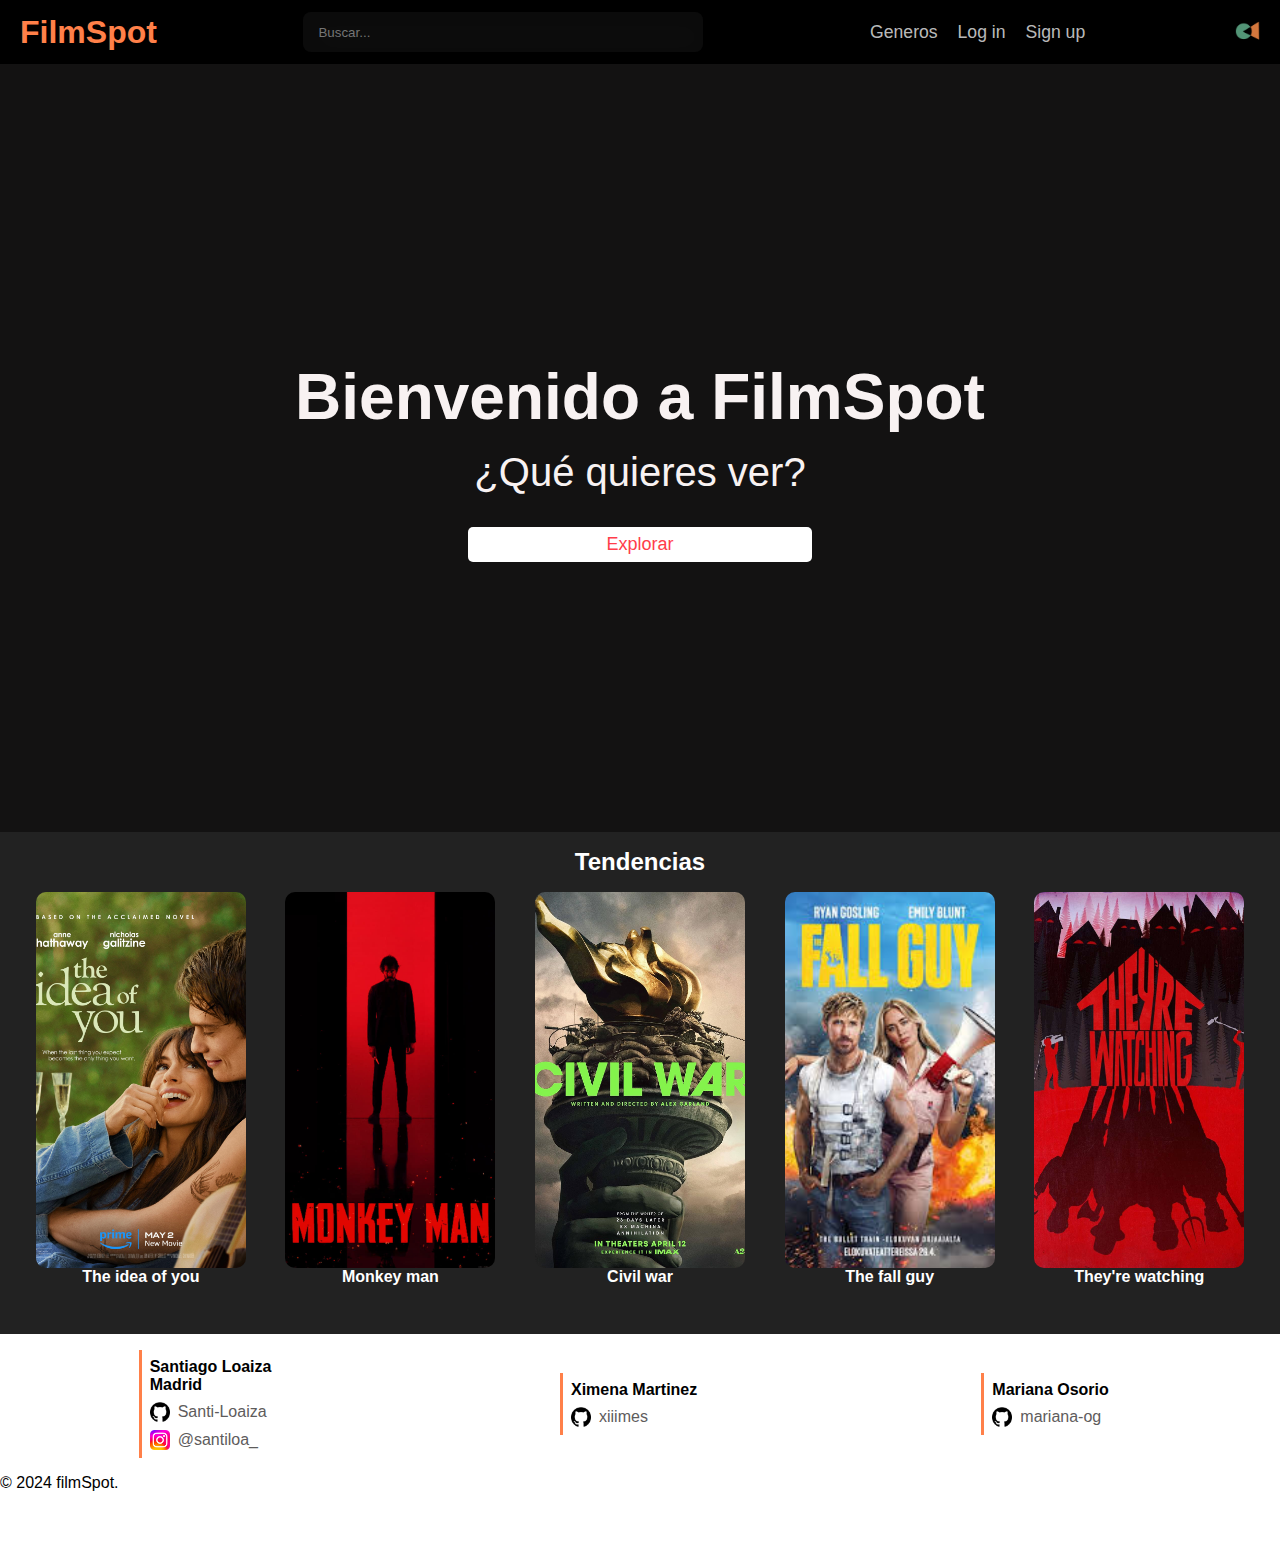
==== commit 40ef459b: "Modificacion de diseño responsivo" ====
--- a/index.html
+++ b/index.html
@@ -4,11 +4,11 @@
 <head>
     <meta charset="UTF-8">
     <meta name="viewport" content="width=device-width, initial-scale=1.0">
-    <title>FilmSpot</title>
     <link rel="stylesheet" href="./CSS/style.css">
     <link rel="stylesheet" href="./CSS/tablet.css" media="screen and (min-width: 600px)">
     <link rel="stylesheet" href="./CSS/desktop.css" media="screen and (min-width: 900px)">
     <link rel="icon" href="./MULTIMEDIA/IMAGENES/LOGO/Icono.PNG" type="image/x-icon">
+    <title>FilmSpot</title>
 </head>
 
 <body>
--- a/CSS/style.css
+++ b/CSS/style.css
@@ -40,7 +40,7 @@
     color: #ffffffbd;
     text-decoration: none;
     margin-left: 20px;
-    font-size: 16px;
+    font-size: 0.9rem;
 }
 
 .logo-nav {
@@ -124,18 +124,10 @@
 
 .item-carrusel {
     border-radius: 20px;
-    max-width: 230px;
-    min-width: 190px;
+    width: 210px;
     margin-bottom: 2rem;
 }
 
-.item-carrusel img {
-    width: 100%;
-    border-radius: 10px;
-    box-shadow: 0 2px 4px rgba(0, 0, 0, 0.2);
-    transition: transform 0.3s ease;
-    min-height: 380px;
-}
 #item__pelicula-1{
     background-image: url(../MULTIMEDIA/IMAGENES/Home/peliculas1.jpg);
 }
@@ -289,6 +281,20 @@
     color: var(--Fourth-color);
     align-items: center;
     padding: 0.5rem;
+}
+.genero a img{
+    width: 100%;
+    max-width: 40px;
+    margin-right: 1rem;
+    padding: 0.1rem;
+    background-color: #ea6f3a65;
+    border-radius: 5px;
+}
+.genero a{
+    align-items: center;
+    justify-content: center;
+    display: flex;
+    
 }
 
 .drama,
@@ -360,6 +366,10 @@
     max-width: 255px;
     padding: 1rem;
     margin: 1rem;
+    display: flex;
+    flex-direction: column;
+    flex-wrap: nowrap;
+    justify-content: center;
 }
 
 .film-box:hover {
@@ -370,6 +380,7 @@
     width: 100%;
     border-radius: 0.5rem;
     max-width: 250px;
+    margin: 0 auto;
 }
 
 .film-title {
@@ -377,12 +388,14 @@
     border-bottom: var(--Second-color) solid 2px;
     padding: 0.5rem;
     min-height: 2rem;
+    text-align: center;
 }
 
 .film-sinopsis {
     color: white;
     max-height: 210px;
     overflow: auto;
+    text-align: center;
 }
 
 .film-platforms {
@@ -400,6 +413,7 @@
     color: white;
     font-size: 0.9rem;
     position: relative;
+    text-align: center;
 }
 
 .platform img {
@@ -433,8 +447,10 @@
     box-shadow: 20px 200px 200px 100px rgba(0, 0, 0, 0.8) inset;
 }
 .genero {
-    max-width: 300px;
+    max-width: 380px;
     min-width: 150px;
+    max-height: 160px;
+    min-height: 30px;
     font-size: 2rem;
     background-color: #79402894;
     border-radius: 10px;
@@ -442,6 +458,8 @@
     margin: 1rem;
     color: white;
     text-align: center;
+    align-items: center;
+    justify-content: center;
 }
 
 .genero a {
@@ -467,10 +485,10 @@
 .log-in-section {
     position: relative;
     max-width: 400px;
-    background-color: transparent;
+    background-color:rgba(29, 28, 28, 0.562) ;
+    backdrop-filter: blur(10px);
     border: 2px solid rgba(255, 255, 255, 0.5);
     border-radius: 20px;
-    backdrop-filter: blur(55px);
     display: flex;
     align-items: center;
     padding: 2rem 3rem;
@@ -587,7 +605,8 @@
     max-width: 300px;
     border: 2px solid rgba(255, 255, 255, 0.5);
     border-radius: 20px;
-    backdrop-filter: blur(55px);
+    background-color:rgba(29, 28, 28, 0.562) ;
+    backdrop-filter: blur(10px);
     display: flex;
     flex-direction: row;
     flex-wrap: wrap;
--- a/CSS/tablet.css
+++ b/CSS/tablet.css
@@ -36,6 +36,8 @@
 .sign-up-section{
     max-width: 590px;
     margin: 10rem auto;
+    background-color: transparent;
+    backdrop-filter: blur(55px);
 }
 .inputbox{
     max-width: 50%;
@@ -55,4 +57,11 @@
     min-height: 400px;
     max-width: 300px;
     min-width: 250px;
+}
+.botones a{
+    font-size: 1.1rem;
+}
+.log-in-section{
+    background-color: transparent;
+    backdrop-filter: blur(55px);
 }--- a/CSS/desktop.css
+++ b/CSS/desktop.css
@@ -40,6 +40,11 @@
     border-radius: 1rem;
     max-height: 800px;
     min-height: 400px;
-    max-width: 350px;
+    max-width: 270px;
     min-width: 250px;
+}
+.genero a img{
+    max-width: 50px;
+    padding: 0.3rem;
+    border-radius: 6px;
 }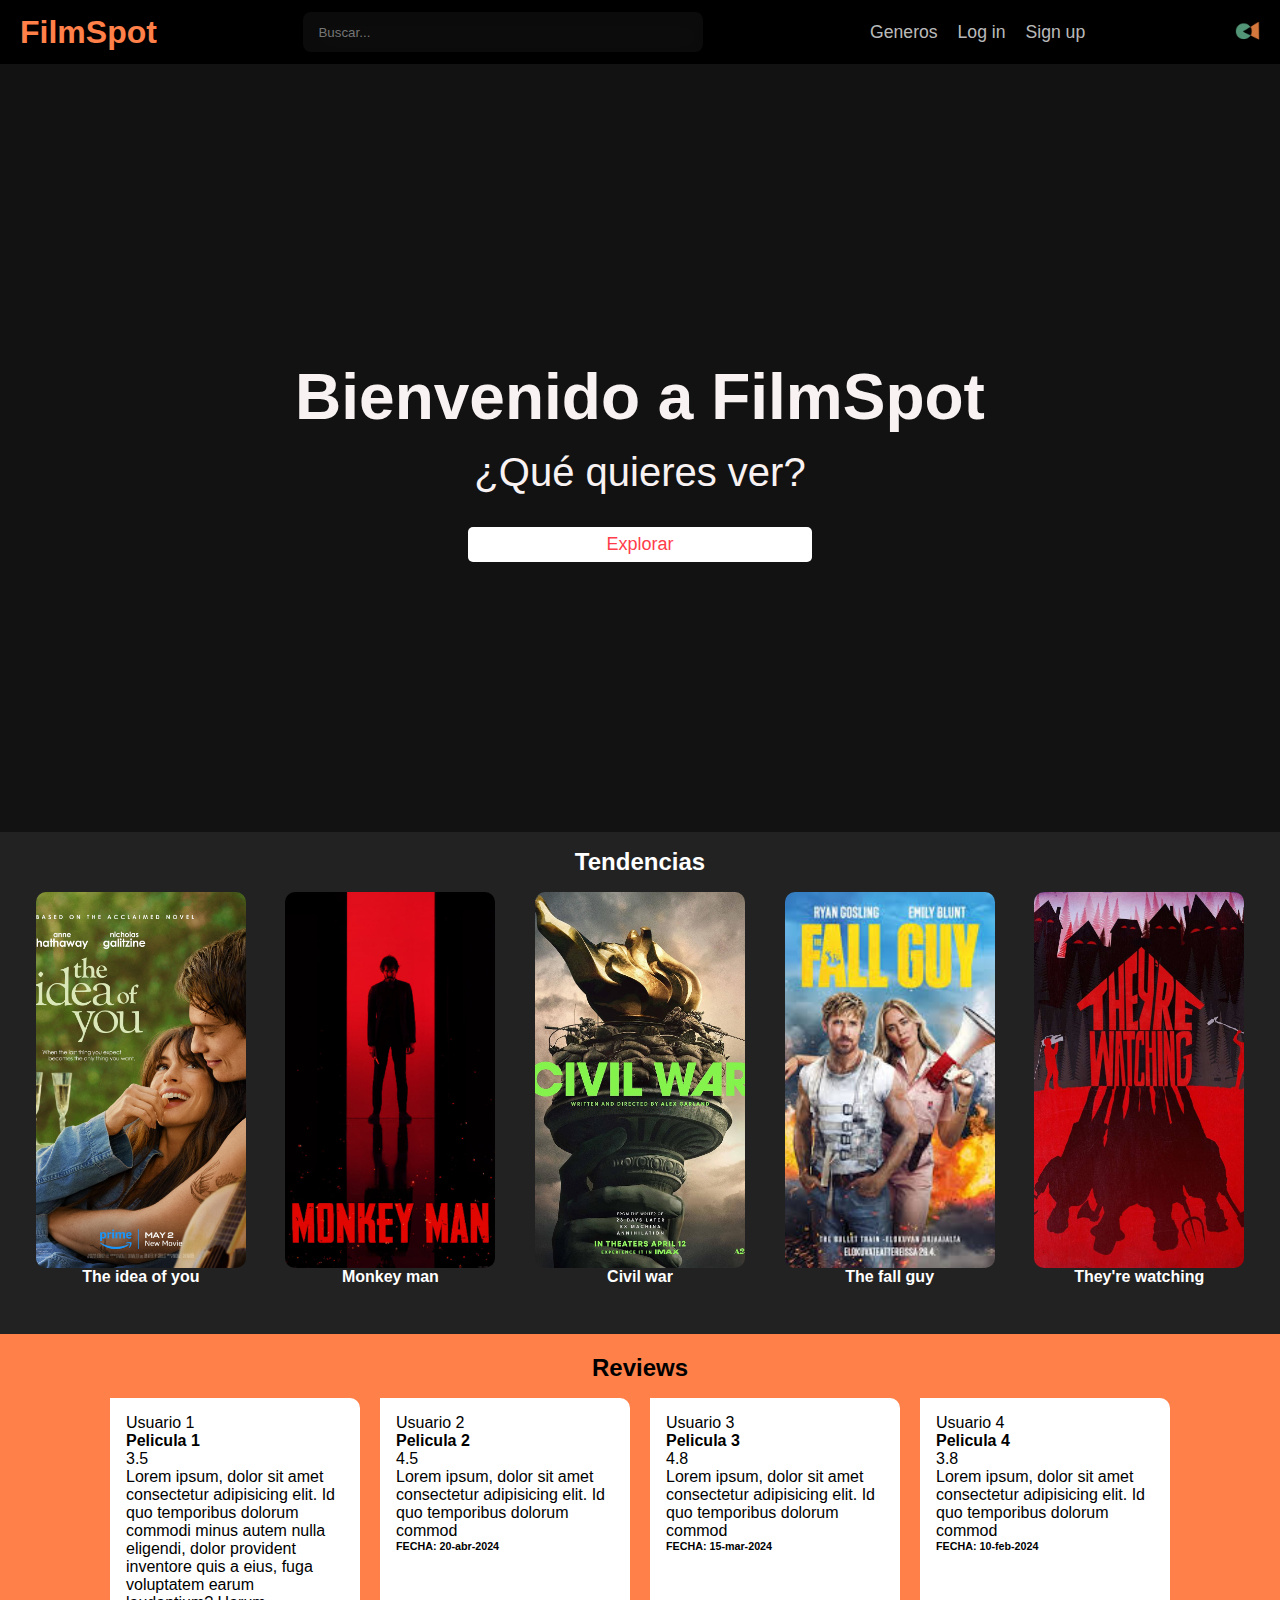
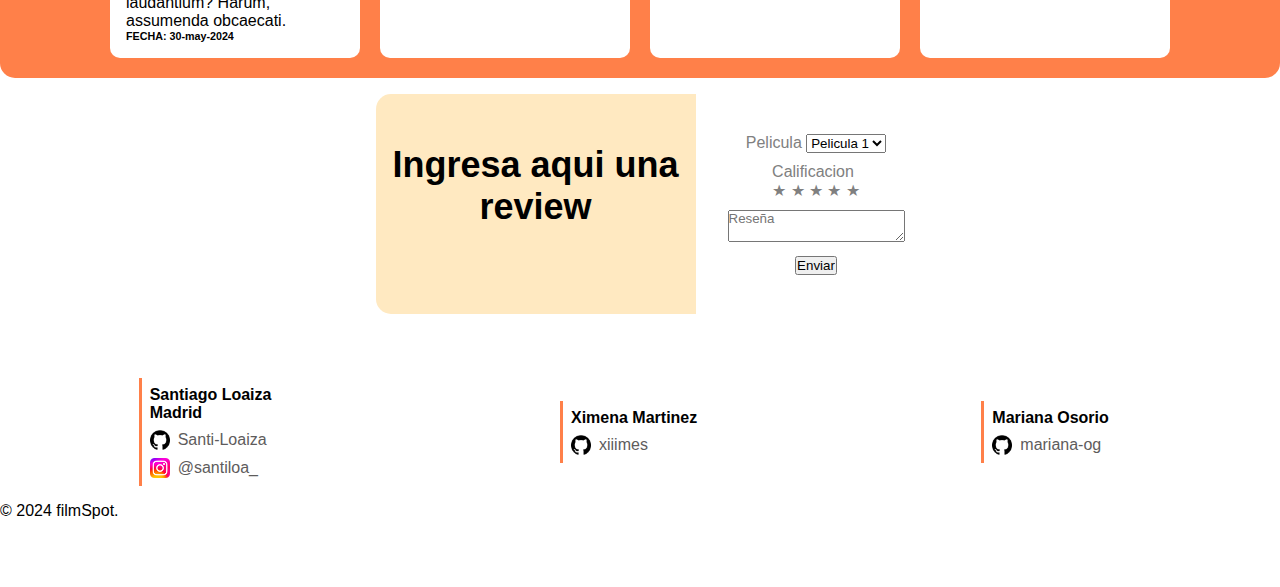
==== commit 870c100c: "Integracion de formularios" ====
--- a/index.html
+++ b/index.html
@@ -76,6 +76,87 @@
             </div>
         </div>
     </section>
+    <section>
+        <div class="contenedor-reviews">
+            <h2>Reviews</h2>
+            <section class="reviews-flexbox">
+                <div class="review">
+                <p>Usuario 1</p>
+                <h4>Pelicula 1</h4>
+                <p>3.5</p>
+                <p>Lorem ipsum, dolor sit amet consectetur adipisicing elit. Id quo temporibus dolorum commodi minus autem nulla eligendi, dolor provident inventore quis a eius, fuga voluptatem earum laudantium? Harum, assumenda obcaecati.</p>
+                <h6>FECHA: 30-may-2024</h6>
+                </div>
+                <div class="review">
+                    <p>Usuario 2</p>
+                    <h4>Pelicula 2</h4>
+                    <p>4.5</p>
+                    <p>Lorem ipsum, dolor sit amet consectetur adipisicing elit. Id quo temporibus dolorum commod</p>
+                    <h6>FECHA: 20-abr-2024</h6>
+                </div>
+                <div class="review">
+                    <p>Usuario 3</p>
+                    <h4>Pelicula 3</h4>
+                    <p>4.8</p>
+                    <p>Lorem ipsum, dolor sit amet consectetur adipisicing elit. Id quo temporibus dolorum commod</p>
+                    <h6>FECHA: 15-mar-2024</h6>
+                </div>
+                <div class="review">
+                    <p>Usuario 4</p>
+                    <h4>Pelicula 4</h4>
+                    <p>3.8</p>
+                    <p>Lorem ipsum, dolor sit amet consectetur adipisicing elit. Id quo temporibus dolorum commod</p>
+                    <h6>FECHA: 10-feb-2024</h6>
+                </div>
+            </section>
+        </div>
+    </section>
+    <section>
+                <form action="" id="review">
+                    <div class="title-box--review">
+                        <h2>Ingresa aqui una review</h2>
+                    </div>
+                    
+                    <div class="form-review">
+                        <div class="form-box">
+                            <label for="Pelicula">
+                                <span>Pelicula</span>
+                            </label>
+                            <select name="Pelicula" id="Pelicula">
+                                <option value="Pelicula 1">Pelicula 1</option>
+                                <option value="Pelicula 2">Pelicula 2</option>
+                                <option value="Pelicula 3">Pelicula 3</option>
+                                <option value="Pelicula 4">Pelicula 4</option>
+                                <option value="Pelicula 5">Pelicula 5</option>
+                            </select>
+                        </div>
+                        <div class="form-box">
+                            <label for="Calificacion">
+                                <span>Calificacion</span>
+                            </label>
+                            <p class="clasificacion">
+                                <input id="radio1" type="radio" name="estrellas" value="5">
+                                <label for="radio1">★</label>
+                                <input id="radio2" type="radio" name="estrellas" value="4">
+                                <label for="radio2">★</label>
+                                <input id="radio3" type="radio" name="estrellas" value="3">
+                                <label for="radio3">★</label>
+                                <input id="radio4" type="radio" name="estrellas" value="2">
+                                <label for="radio4">★</label>
+                                <input id="radio5" type="radio" name="estrellas" value="1">
+                                <label for="radio5">★</label>
+                              </p>
+                        </div>
+                        <div class="form-box">
+                            <label for="Reseña"></label>
+                            <textarea name="Reseña" id="reseña" placeholder="Reseña"></textarea>
+                        </div>
+                        <div class="form-box">
+                            <input type="submit" value="Enviar">
+                        </div>
+                    </div>
+                </form>
+            </section>
     <footer>
     
         <div class="footer-contenedor">
--- a/CSS/style.css
+++ b/CSS/style.css
@@ -438,7 +438,8 @@
     justify-content: center;
     align-items: center;
 }
-.generos {
+.generos,
+.form-generos{
     background-image: url(../MULTIMEDIA/IMAGENES/denise-jans-Lq6rcifGjOU-unsplash.jpg);
     background-repeat: no-repeat;
     background-size: cover;
@@ -712,4 +713,113 @@
 
 .fantasia {
     background-image: url(../MULTIMEDIA/IMAGENES/Backgrounds/fantasiaBack.webp);
-}+}
+
+.contenedor-reviews{
+    background-color: var(--Second-color);
+    padding: 20px;
+    border-radius: 0px 0px 15px 15px;
+}
+.contenedor-reviews h2{
+    margin-bottom: 1rem;
+    text-align: center;
+}
+.reviews-flexbox{
+    display: flex;
+    flex-wrap: wrap;
+    justify-content: center;
+    gap: 20px;
+}
+.review{
+    background-color: white;
+    max-width: 250px;
+    border-radius: 0px 10px 10px 10px;
+    padding: 1rem;
+}
+#form {
+    width: 250px;
+    margin: 0 auto;
+    height: 50px;
+  }
+  
+  #form p {
+    text-align: center;
+  }
+  
+  #form label {
+    font-size: 20px;
+  }
+  
+  input[type="radio"] {
+    display: none;
+  }
+  
+  label {
+    color: grey;
+  }
+  
+  .clasificacion {
+    direction: rtl;
+    unicode-bidi: bidi-override;
+  }
+  
+  label:hover,
+  label:hover ~ label {
+    color: orange;
+  }
+  
+  input[type="radio"]:checked ~ label {
+    color: orange;
+  }
+  .form-review{
+    display: flex;
+    flex-direction: column;
+    align-items: center;
+    gap: 10px;
+
+  }
+  #review{
+    display: flex;
+    flex-direction: row;
+    align-items: center;
+    flex-wrap: wrap;
+    justify-content: center;
+    margin-top: 1rem;
+    gap: 2rem;
+    padding-bottom: 3rem;
+  }
+  .boton-form--generos{
+    background-color: #000000;
+    position: relative;
+    margin: 0 auto;
+    padding: 40px 20px;
+    text-align: center;
+    width: 100%;
+    height: 100px;
+    a{color: white;}
+    a:hover{color: var(--Second-color);}
+  }
+
+  .form-generos form{
+    display: flex;
+    flex-direction: column;
+    justify-content: center;
+    align-items: center;
+    max-width: 310px;
+    padding: 50px;
+    background-color: #0000008b;
+    border: solid 1px white;
+    border-radius: 10px;
+    margin: 0 auto;
+    gap: 1rem;
+  }
+  .form-generos{
+    width: 100%;
+    height: 100vh;
+  }
+  .form-generos form div{
+    text-align: center;
+  }
+  .titulo-generos h3{
+    color: white;
+  }--- a/CSS/tablet.css
+++ b/CSS/tablet.css
@@ -1,4 +1,14 @@
 /*min-width: 600px*/
+
+:root {
+    --First-color: #000000;
+    --Second-color: #ff8049;
+    --Third-color: #ffb17d;
+    --Fourth-color: #FFE9C1;
+    --Fifth-color: #7BB199;
+    --Sixth-color: #059379;
+    --Seventh-color: #8f8984;
+}
 .sign-up-section {
     max-width: 400px;
     margin-top: 5%;
@@ -64,4 +74,24 @@
 .log-in-section{
     background-color: transparent;
     backdrop-filter: blur(55px);
-}+}
+.title-box--review{
+    font-size: 1.4rem;
+    background-color: var(--Fourth-color);
+    height: 200px;
+    max-width: 300px;
+    text-align: center;
+    padding-top: 50px;
+    padding-left: 10px;
+    padding-right: 10px;
+    border-radius: 15px 0 0 15px;
+}
+.boton-form--generos{
+    width: 400px;
+    height: 100px;
+    border-radius: 10px;
+    margin-top: 40px;
+  }
+  .form-generos form{
+    max-width: 500px;
+  }--- a/CSS/desktop.css
+++ b/CSS/desktop.css
@@ -47,4 +47,18 @@
     max-width: 50px;
     padding: 0.3rem;
     border-radius: 6px;
+}
+.title-box--review{
+    font-size: 1.5rem;
+    background-color: var(--Fourth-color);
+    height: 220px;
+    max-width: 320px;
+    text-align: center;
+    padding-top: 50px;
+    padding-left: 10px;
+    padding-right: 10px;
+    border-radius: 15px 0 0 15px;
+}
+.form-generos form{
+    max-width: 650px;
 }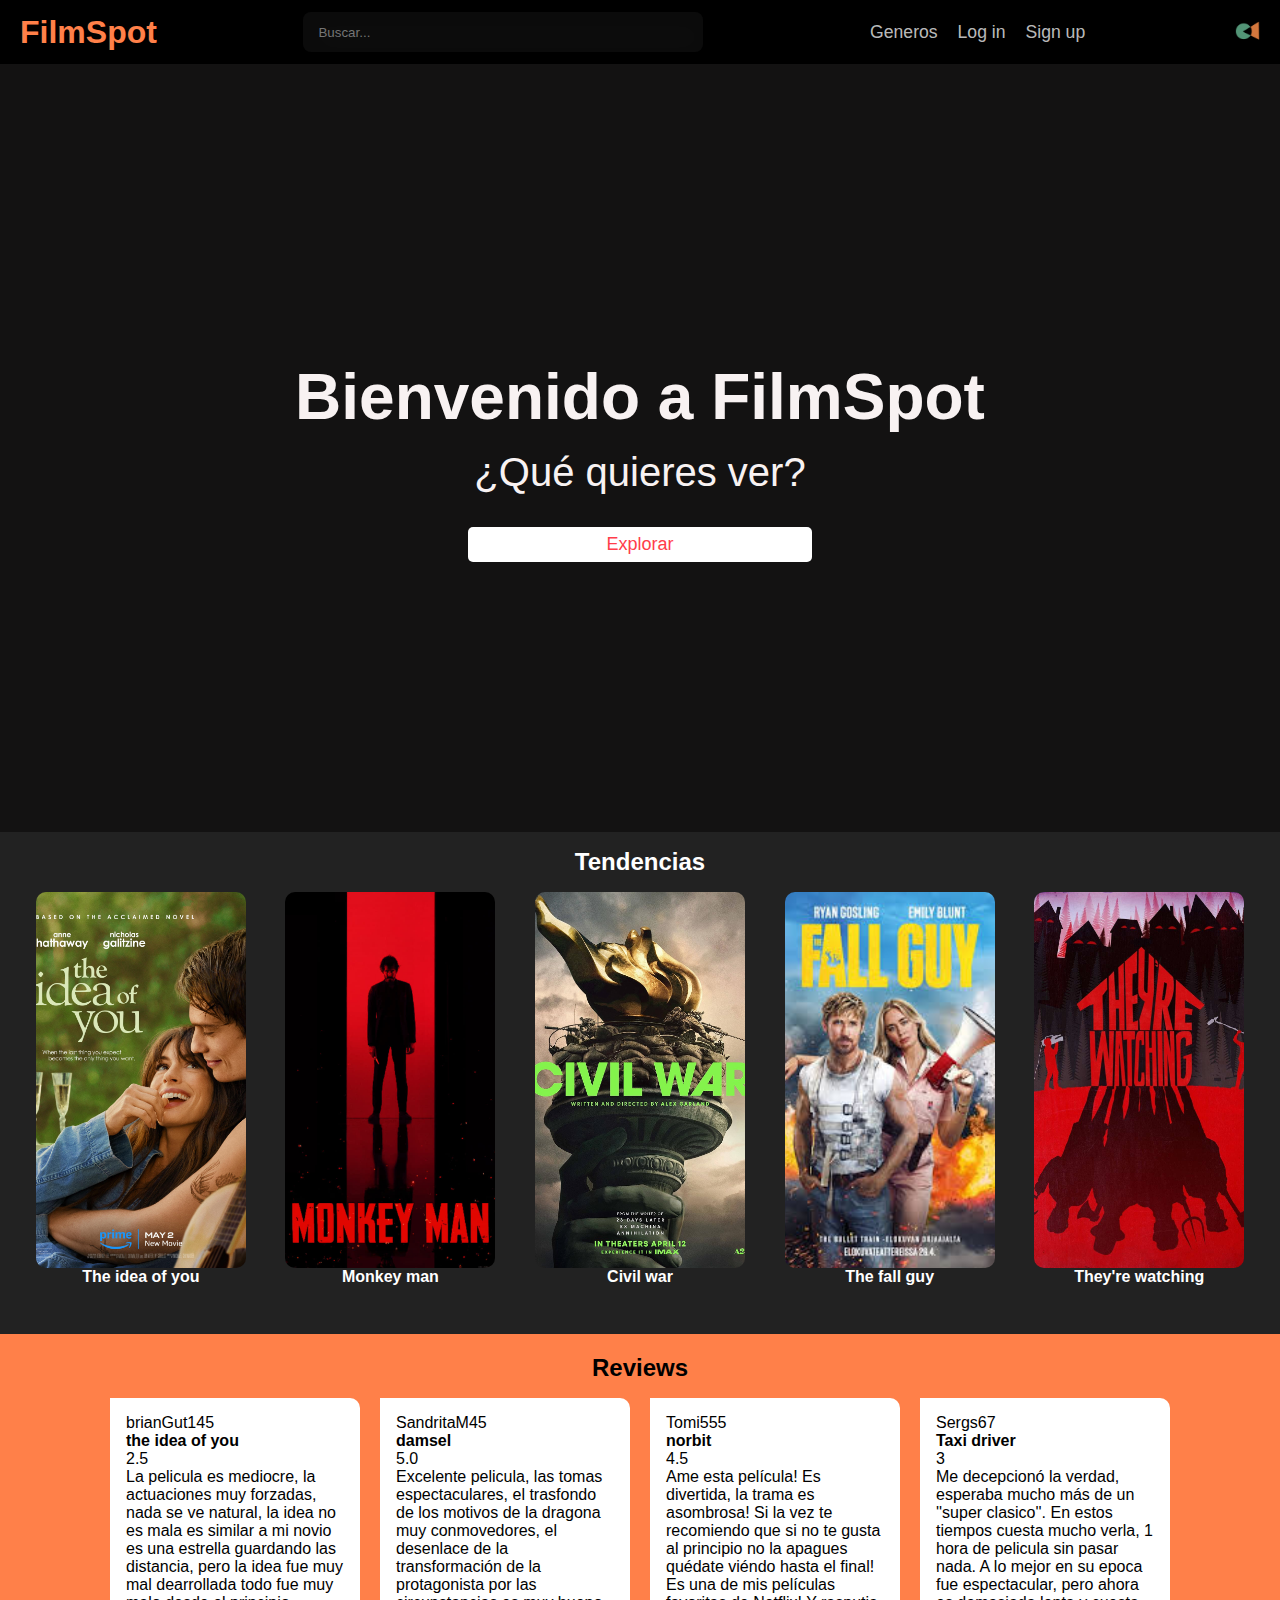
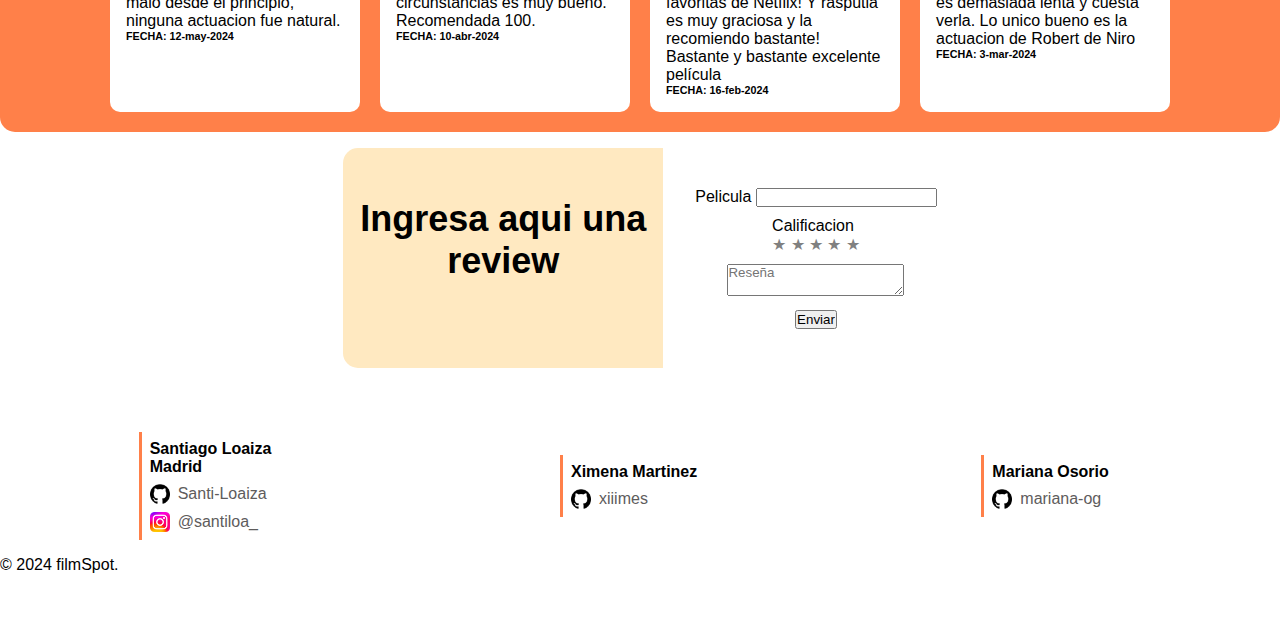
==== commit 2ba65377: "Integracion de formularios" ====
--- a/index.html
+++ b/index.html
@@ -81,32 +81,32 @@
             <h2>Reviews</h2>
             <section class="reviews-flexbox">
                 <div class="review">
-                <p>Usuario 1</p>
-                <h4>Pelicula 1</h4>
-                <p>3.5</p>
-                <p>Lorem ipsum, dolor sit amet consectetur adipisicing elit. Id quo temporibus dolorum commodi minus autem nulla eligendi, dolor provident inventore quis a eius, fuga voluptatem earum laudantium? Harum, assumenda obcaecati.</p>
-                <h6>FECHA: 30-may-2024</h6>
+                <p>brianGut145</p>
+                <h4>the idea of you</h4>
+                <p>2.5</p>
+                <p>La pelicula es mediocre, la actuaciones muy forzadas, nada se ve natural, la idea no es mala es similar a mi novio es una estrella guardando las distancia, pero la idea fue muy mal dearrollada todo fue muy malo desde el principio, ninguna actuacion fue natural.</p>
+                <h6>FECHA: 12-may-2024</h6>
                 </div>
                 <div class="review">
-                    <p>Usuario 2</p>
-                    <h4>Pelicula 2</h4>
-                    <p>4.5</p>
-                    <p>Lorem ipsum, dolor sit amet consectetur adipisicing elit. Id quo temporibus dolorum commod</p>
-                    <h6>FECHA: 20-abr-2024</h6>
+                    <p>SandritaM45</p>
+                    <h4>damsel</h4>
+                    <p>5.0</p>
+                    <p>Excelente pelicula, las tomas espectaculares, el trasfondo de los motivos de la dragona muy conmovedores, el desenlace de la transformación de la protagonista por las circunstancias es muy bueno. Recomendada 100.</p>
+                    <h6>FECHA: 10-abr-2024</h6>
                 </div>
                 <div class="review">
-                    <p>Usuario 3</p>
-                    <h4>Pelicula 3</h4>
-                    <p>4.8</p>
-                    <p>Lorem ipsum, dolor sit amet consectetur adipisicing elit. Id quo temporibus dolorum commod</p>
-                    <h6>FECHA: 15-mar-2024</h6>
+                    <p>Tomi555</p>
+                    <h4>norbit</h4>
+                    <p>4.5</p>
+                    <p>Ame esta película! Es divertida, la trama es asombrosa! Si la vez te recomiendo que si no te gusta al principio no la apagues quédate viéndo hasta el final! Es una de mis películas favoritas de Netflix! Y rasputia es muy graciosa y la recomiendo bastante! Bastante y bastante excelente película</p>
+                    <h6>FECHA: 16-feb-2024</h6>
                 </div>
                 <div class="review">
-                    <p>Usuario 4</p>
-                    <h4>Pelicula 4</h4>
-                    <p>3.8</p>
-                    <p>Lorem ipsum, dolor sit amet consectetur adipisicing elit. Id quo temporibus dolorum commod</p>
-                    <h6>FECHA: 10-feb-2024</h6>
+                    <p>Sergs67</p>
+                    <h4>Taxi driver</h4>
+                    <p>3</p>
+                    <p>Me decepcionó la verdad, esperaba mucho más de un ''super clasico''. En estos tiempos cuesta mucho verla, 1 hora de pelicula sin pasar nada. A lo mejor en su epoca fue espectacular, pero ahora es demasiada lenta y cuesta verla. Lo unico bueno es la actuacion de Robert de Niro</p>
+                    <h6>FECHA: 3-mar-2024</h6>
                 </div>
             </section>
         </div>
@@ -122,13 +122,14 @@
                             <label for="Pelicula">
                                 <span>Pelicula</span>
                             </label>
-                            <select name="Pelicula" id="Pelicula">
-                                <option value="Pelicula 1">Pelicula 1</option>
-                                <option value="Pelicula 2">Pelicula 2</option>
-                                <option value="Pelicula 3">Pelicula 3</option>
-                                <option value="Pelicula 4">Pelicula 4</option>
-                                <option value="Pelicula 5">Pelicula 5</option>
-                            </select>
+                            <input list="Pelicula">
+                            <datalist name="Pelicula" id="Pelicula">
+                                <option value="The idea of you">The idea of you</option>
+                                <option value="Monkey Man">Monkey Man</option>
+                                <option value="Civil War">Civil War</option>
+                                <option value="Fall guy">Fall guy</option>
+                                <option value="They're watching">They're watching</option>
+                            </datalist>
                         </div>
                         <div class="form-box">
                             <label for="Calificacion">
@@ -136,15 +137,15 @@
                             </label>
                             <p class="clasificacion">
                                 <input id="radio1" type="radio" name="estrellas" value="5">
-                                <label for="radio1">★</label>
+                                <label class="Calificacion-star" for="radio1">★</label>
                                 <input id="radio2" type="radio" name="estrellas" value="4">
-                                <label for="radio2">★</label>
+                                <label class="Calificacion-star" for="radio2">★</label>
                                 <input id="radio3" type="radio" name="estrellas" value="3">
-                                <label for="radio3">★</label>
+                                <label class="Calificacion-star" for="radio3">★</label>
                                 <input id="radio4" type="radio" name="estrellas" value="2">
-                                <label for="radio4">★</label>
+                                <label class="Calificacion-star" for="radio4">★</label>
                                 <input id="radio5" type="radio" name="estrellas" value="1">
-                                <label for="radio5">★</label>
+                                <label class="Calificacion-star" for="radio5">★</label>
                               </p>
                         </div>
                         <div class="form-box">
--- a/CSS/style.css
+++ b/CSS/style.css
@@ -305,7 +305,8 @@
 .comedia,
 .accion,
 .cienciaficcion,
-.fantasia {
+.fantasia,
+.body--form-peliculas {
     background-repeat: no-repeat;
     background-size: cover;
     background-position: center;
@@ -754,7 +755,7 @@
     display: none;
   }
   
-  label {
+  .clasificacion {
     color: grey;
   }
   
@@ -763,12 +764,11 @@
     unicode-bidi: bidi-override;
   }
   
-  label:hover,
-  label:hover ~ label {
+  .clasificacion-star:hover{
     color: orange;
   }
   
-  input[type="radio"]:checked ~ label {
+  .clasificacion input[type="radio"]:checked ~ label {
     color: orange;
   }
   .form-review{
@@ -802,7 +802,8 @@
 
   .form-generos form{
     display: flex;
-    flex-direction: column;
+    flex-direction: row;
+    flex-wrap: wrap;
     justify-content: center;
     align-items: center;
     max-width: 310px;
@@ -812,6 +813,7 @@
     border-radius: 10px;
     margin: 0 auto;
     gap: 1rem;
+    max-width: 600px;
   }
   .form-generos{
     width: 100%;
@@ -822,4 +824,40 @@
   }
   .titulo-generos h3{
     color: white;
-  }+  }
+  .body--form-peliculas{
+    background-image: url(../MULTIMEDIA/IMAGENES/Backgrounds/back-formPeliculas.jpg);
+  }
+  .form-peliculas{
+    display: flex;
+    flex-direction: row;
+    justify-content: center;
+    align-items: center;
+    flex-wrap: wrap;
+    max-width: 310px;
+    padding: 50px;
+    margin: 0 auto;
+    background-color: rgba(255, 255, 255, 0.512);
+    border-radius: 10px;
+    max-width: 300px;
+  }
+  .title--form-peliculas{
+    color: white;
+    font-size: 2rem;
+    margin-bottom: 40px;
+    padding-top: 4rem;
+    text-align: center;
+  }
+  .form-peliculas div{
+    text-align: center;
+    margin-top: 10px;
+    max-width: 230px;
+    }
+    .form-peliculas div span{
+        font-weight: 500;
+    }
+    .form-peliculas div input{
+        border-radius: 5px;
+        margin-bottom: 5px;
+    }
+  --- a/CSS/tablet.css
+++ b/CSS/tablet.css
@@ -94,4 +94,7 @@
   }
   .form-generos form{
     max-width: 500px;
+  }
+  .form-peliculas{
+    max-width: 500px;
   }--- a/CSS/desktop.css
+++ b/CSS/desktop.css
@@ -61,4 +61,15 @@
 }
 .form-generos form{
     max-width: 650px;
+}
+.form-peliculas{
+    max-width: 850px;
+}
+#box--form-peliculas{
+    max-width: 400px;
+}
+.section-form-peliculas{
+    background-color: rgba(255, 154, 104, 0.656);
+    padding: 80px;
+    border-radius: 15px 0 0 15px;
 }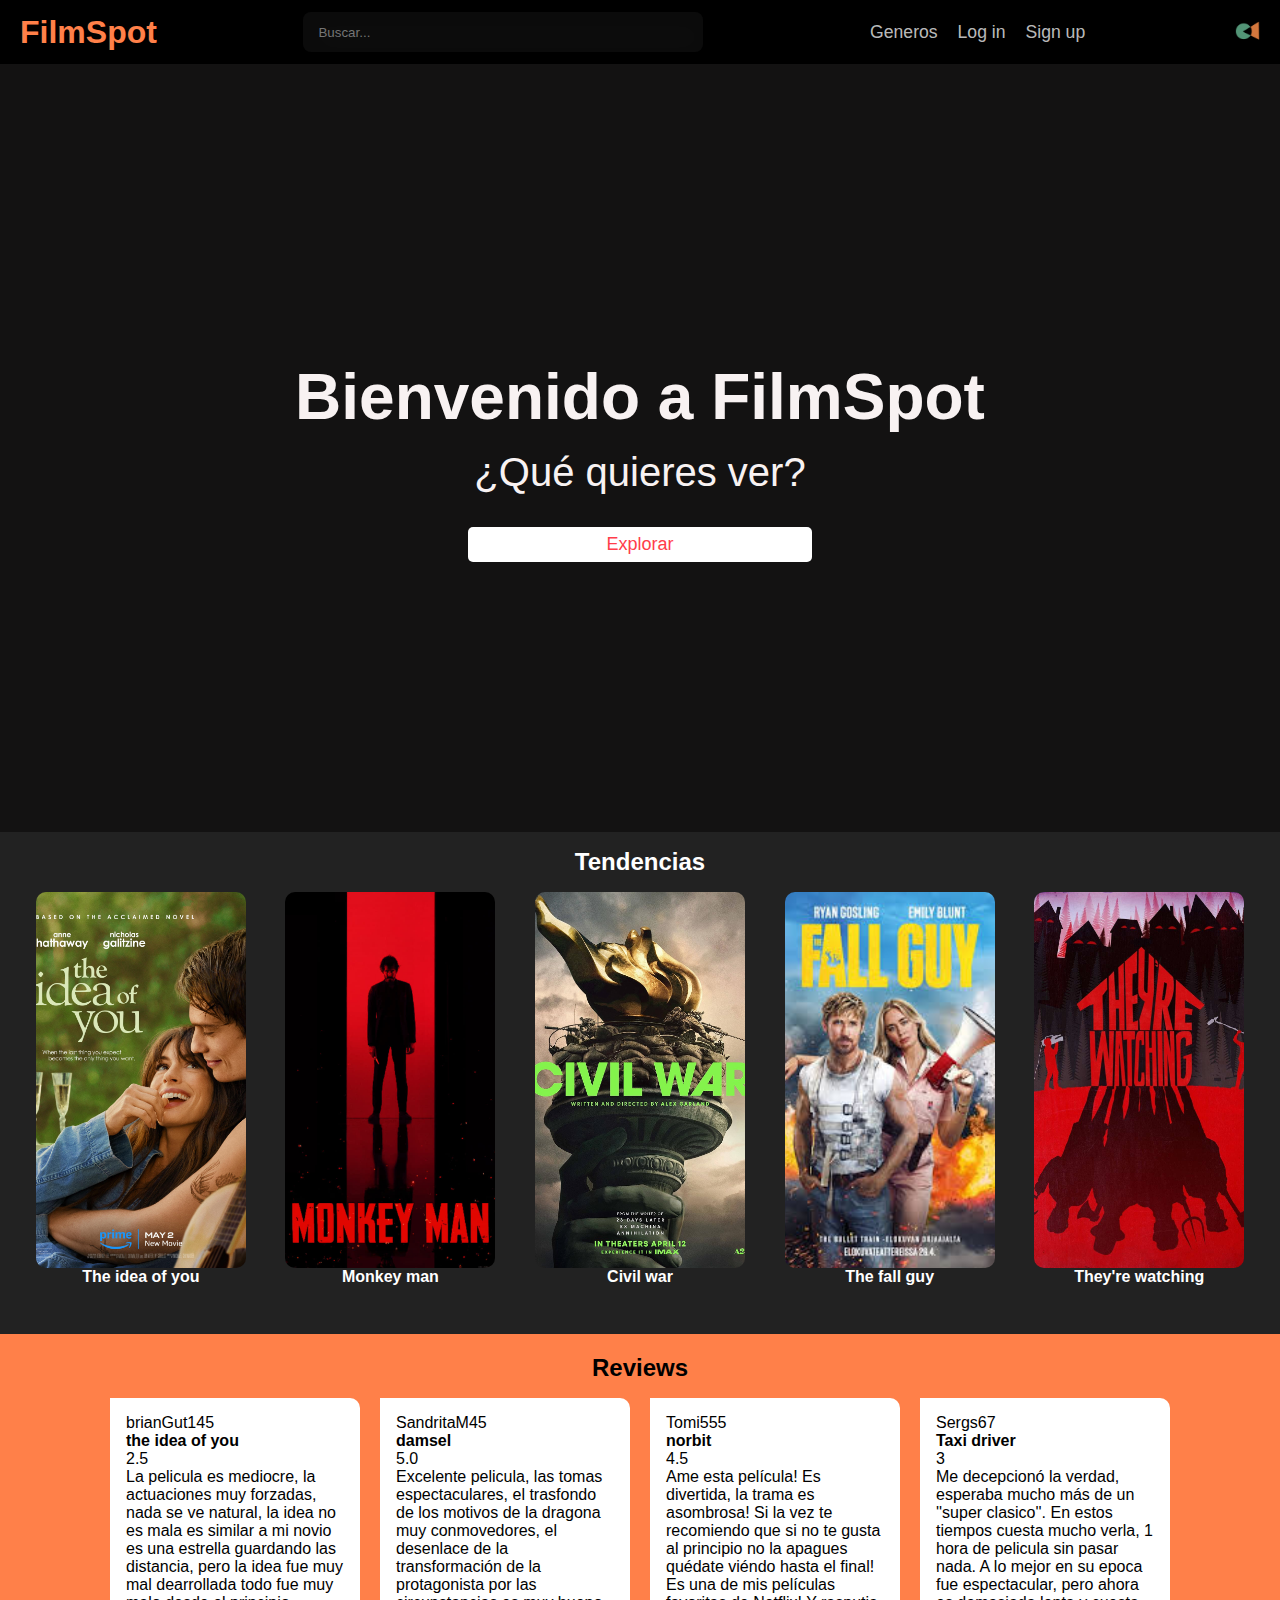
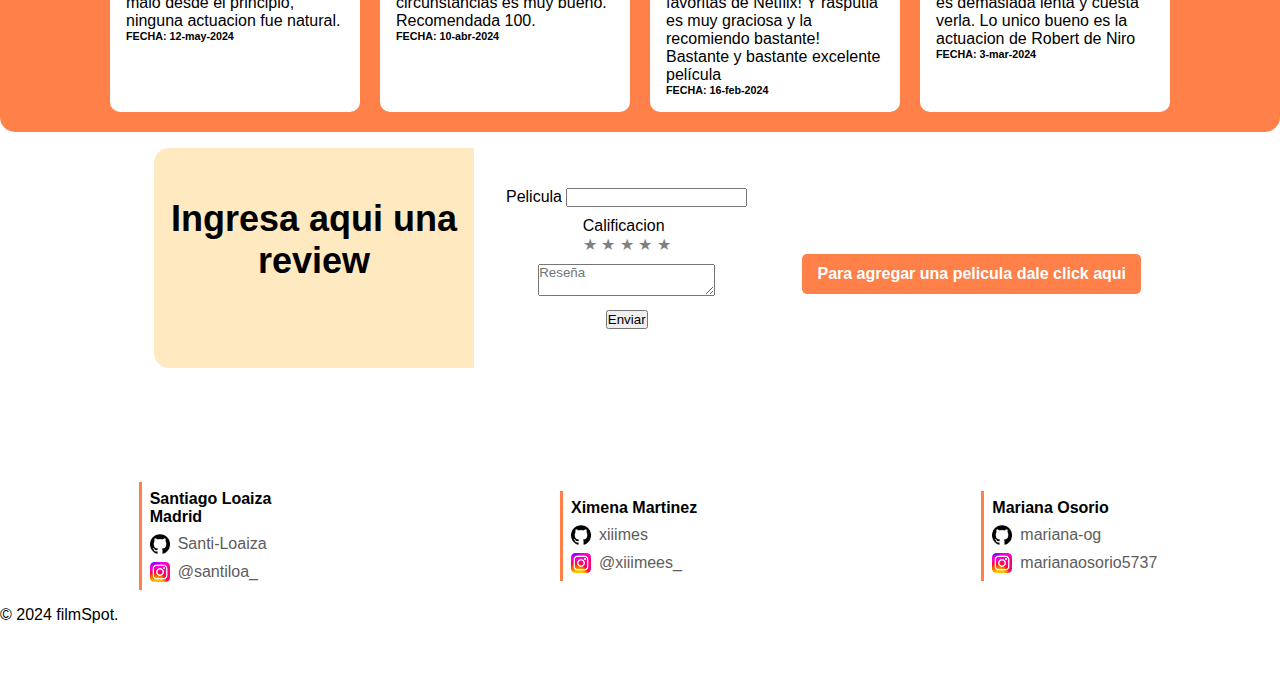
==== commit c92bf532: "Integracion de contacto y boton de formulario" ====
--- a/index.html
+++ b/index.html
@@ -111,7 +111,7 @@
             </section>
         </div>
     </section>
-    <section>
+    <section class="section--add-review-peliculas">
                 <form action="" id="review">
                     <div class="title-box--review">
                         <h2>Ingresa aqui una review</h2>
@@ -157,6 +157,9 @@
                         </div>
                     </div>
                 </form>
+                <div>
+                    <a href="./HTML/Forms/form-peliculas.html" class="a--form-peliculas"><button class="button--form-peliculas">Para agregar una pelicula dale click aqui</button></a>
+                </div>
             </section>
     <footer>
     
@@ -178,6 +181,9 @@
                     <li><img src="./MULTIMEDIA/IMAGENES/Footer/Github.Icon.png" alt="Github">
                         <a href="https://github.com/xiiimes">xiiimes</a>
                     </li>
+                    <li><img src="./MULTIMEDIA/IMAGENES/Footer/Instagram-Icon.png" alt="instagram">
+                        <a href="https://www.instagram.com/xiiimees__/">@xiiimees_</a>
+                    </li>
                 </ul>
             </div>
             <div class="div-footer">
@@ -186,6 +192,9 @@
                     <li><img src="./MULTIMEDIA/IMAGENES/Footer/Github.Icon.png" alt="Github">
                         <a href="https://github.com/mariana-og">mariana-og</a>
                     </li>
+                    <li><img src="./MULTIMEDIA/IMAGENES/Footer/Instagram-Icon.png" alt="instagram">
+                        <a href="https://www.instagram.com/marianaosorio5737">marianaosorio5737</a>
+                    </li>
                 </ul>
             </div>
         </div>
--- a/CSS/style.css
+++ b/CSS/style.css
@@ -860,4 +860,24 @@
         border-radius: 5px;
         margin-bottom: 5px;
     }
-  +    .section--add-review-peliculas{
+        display: flex;
+        flex-direction: row;
+        align-items: center;
+        justify-content: center;
+        flex-wrap: wrap;
+        margin-bottom: 50px;
+        gap: 40px;
+    }
+  .button--form-peliculas{
+    background-color: var(--Second-color);
+    color: white;
+    border-radius: 5px;
+  }
+  .a--form-peliculas{
+    text-decoration: none;
+    padding: 15px;
+  }
+  .button--form-peliculas:hover{
+    background-color: #000000;
+  }